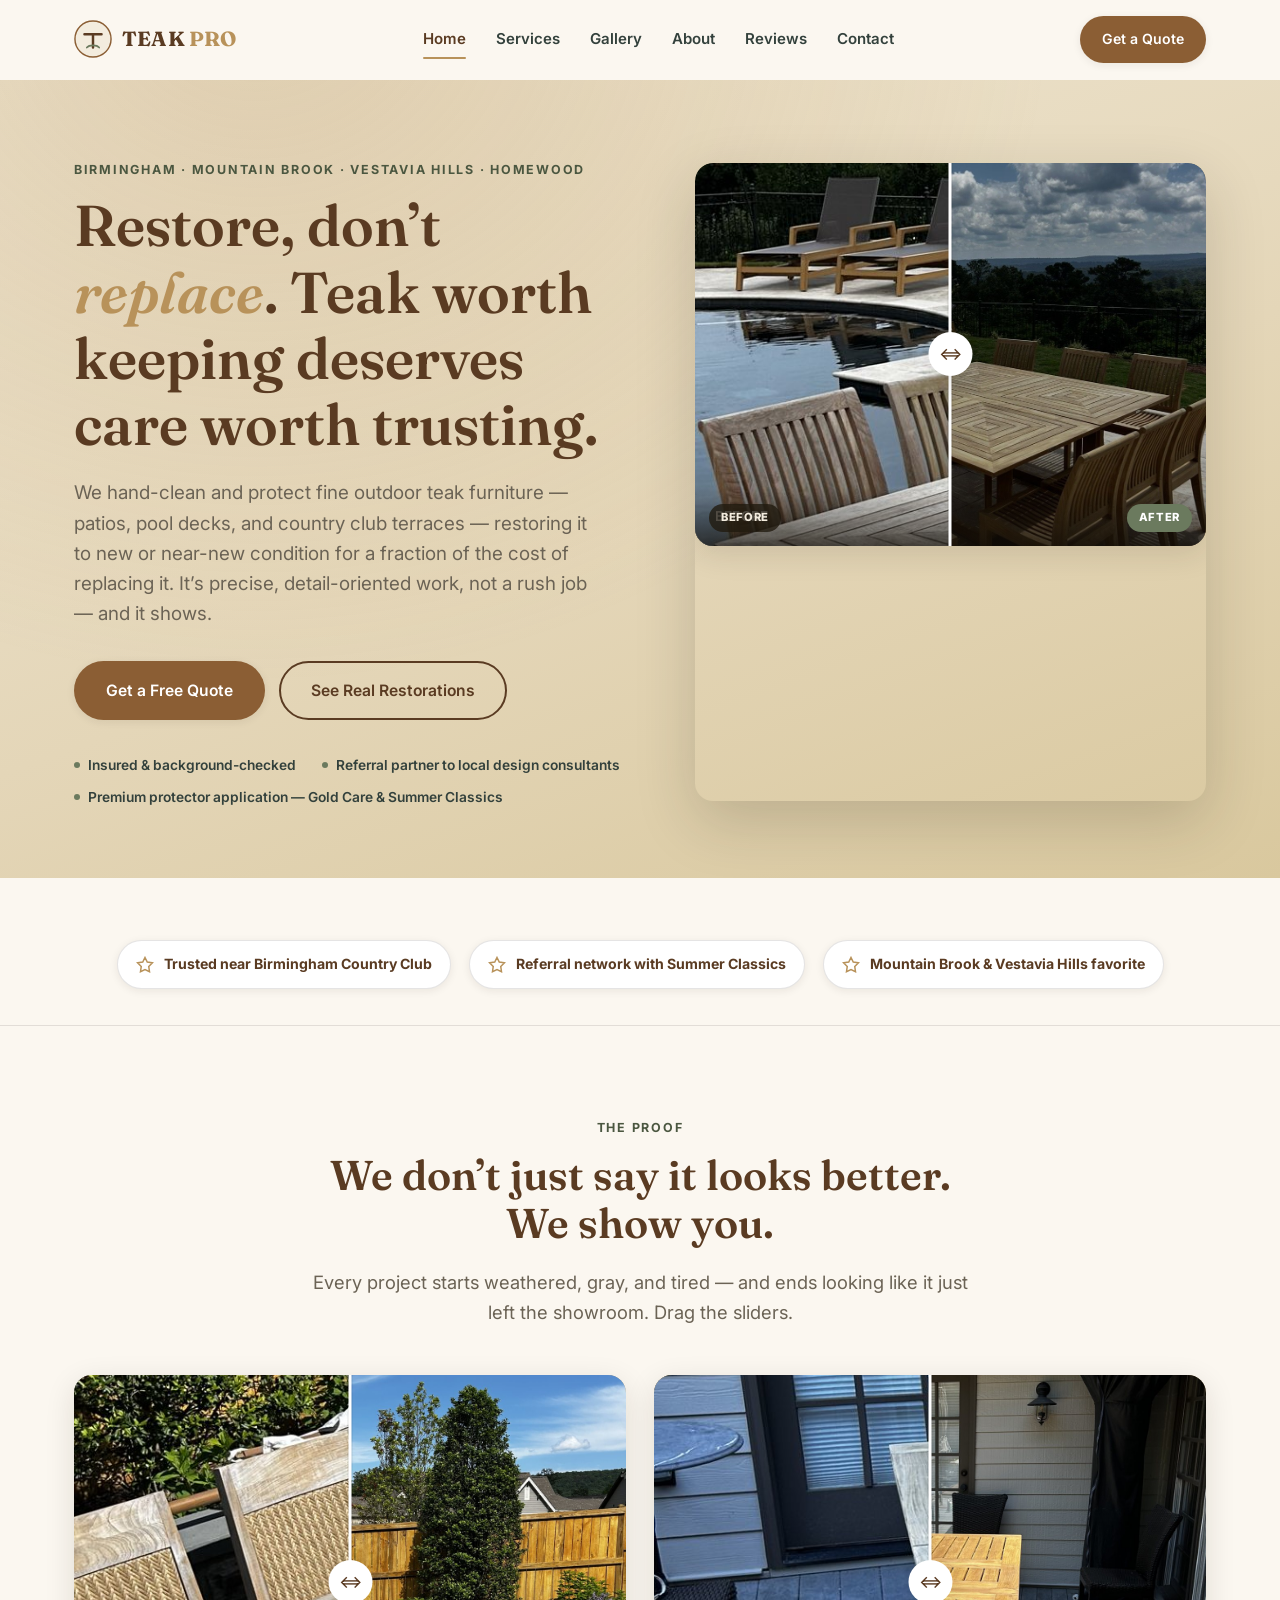
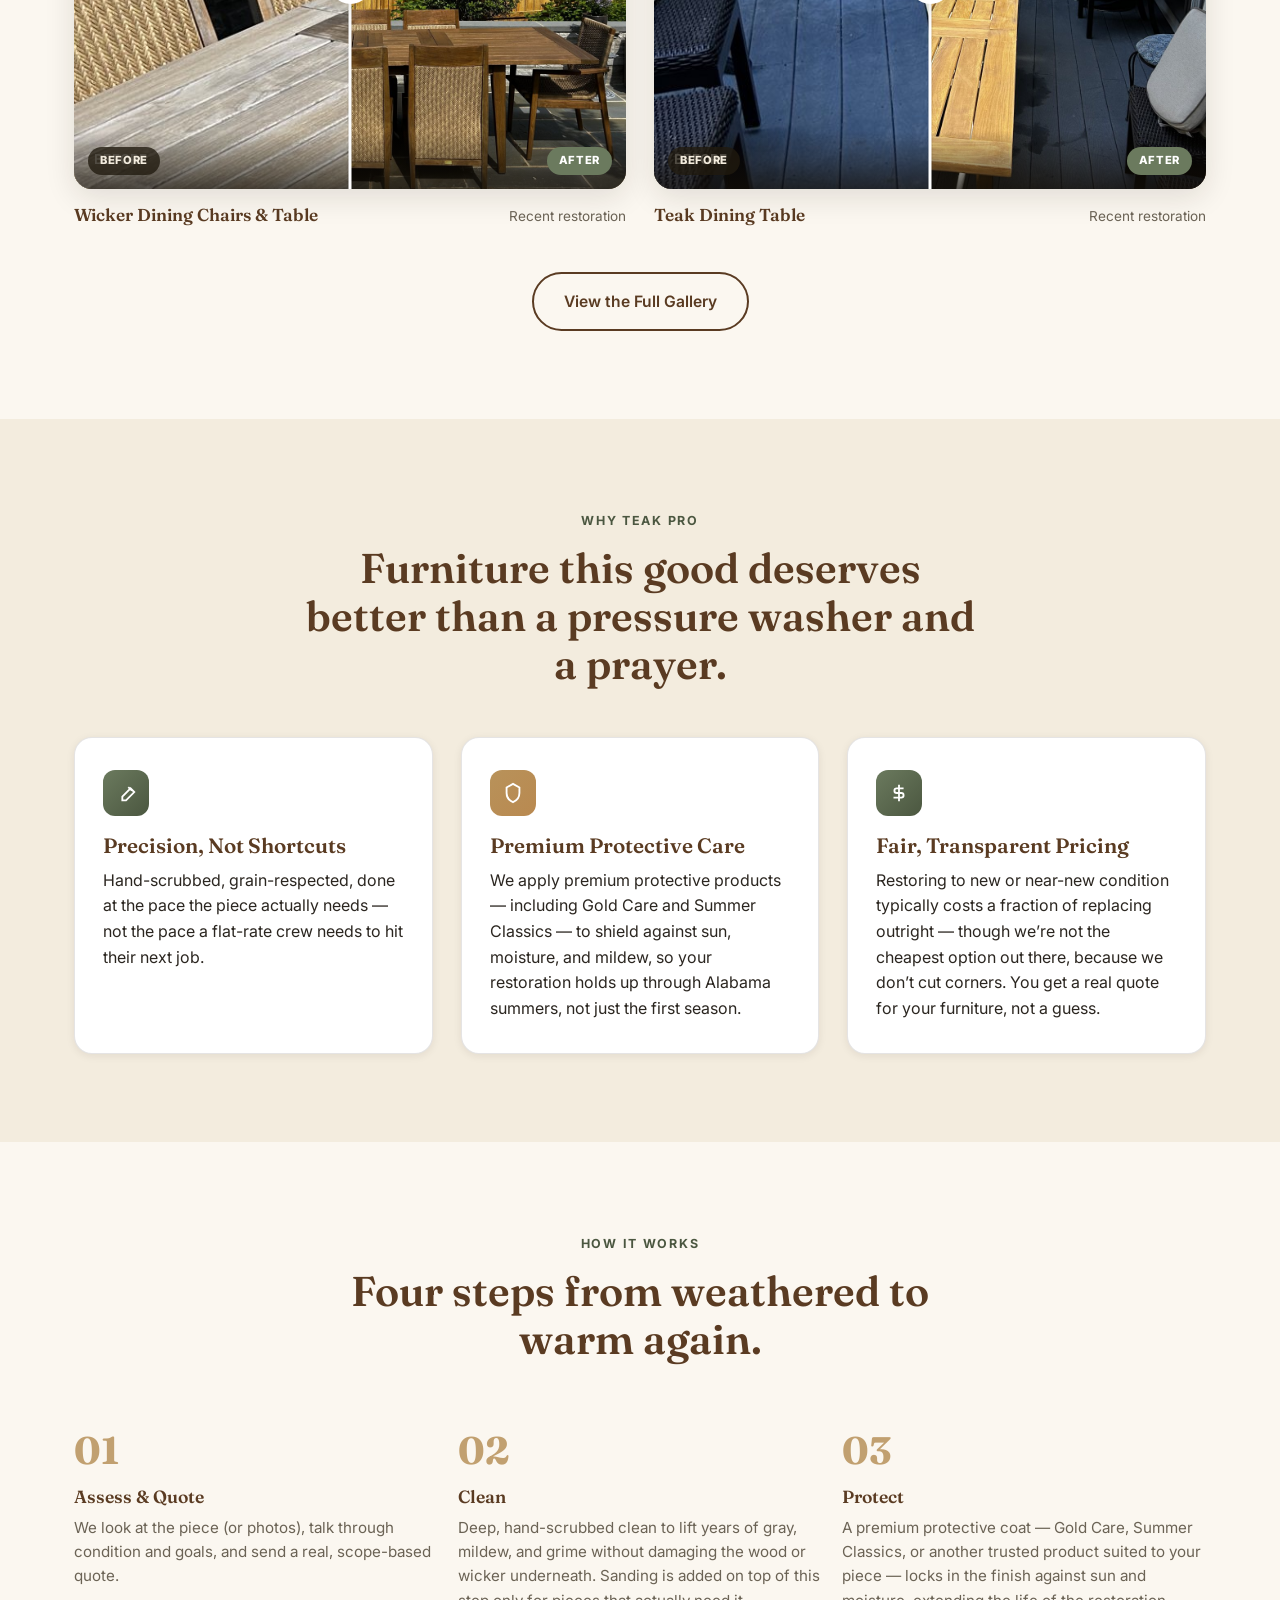
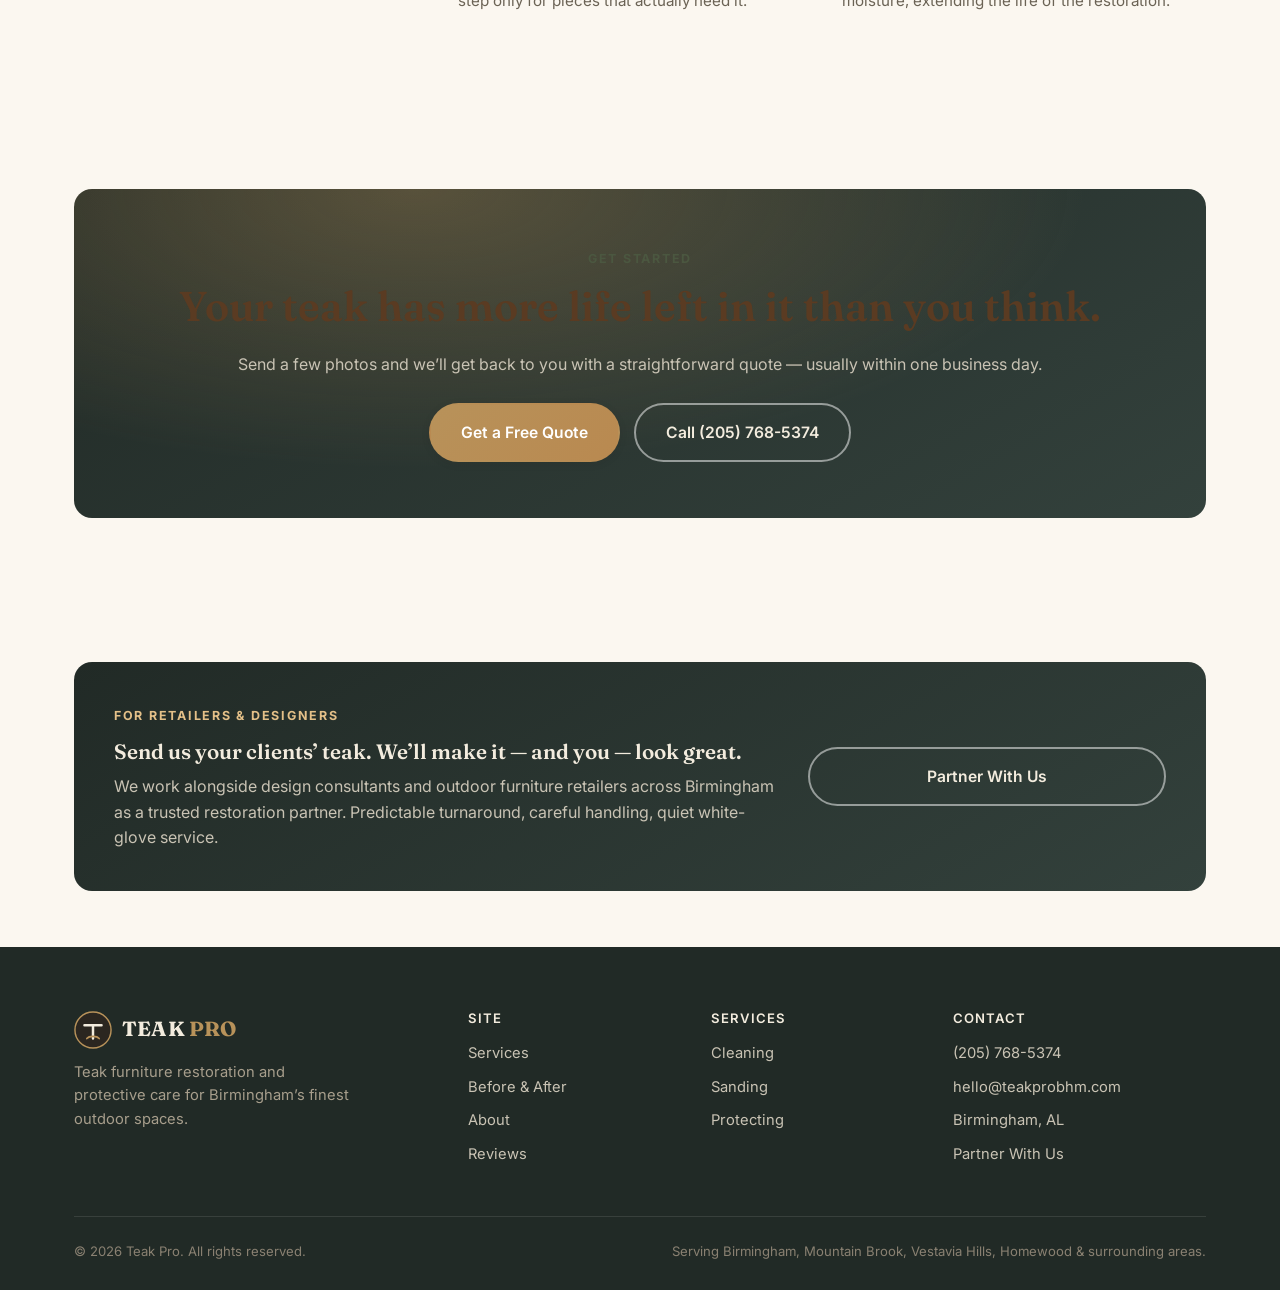
==== index.html @ 422f1025 "Initial commit: Teak Pro marketing site Static HTML/CSS/JS site with home, services, gallery, about," ====
<!DOCTYPE html>
<html lang="en">
<head>
<meta charset="UTF-8">
<meta name="viewport" content="width=device-width, initial-scale=1.0">
<title>Teak Pro | Teak Furniture Restoration in Birmingham, AL</title>
<meta name="description" content="Teak Pro restores and protects high-end outdoor teak furniture in Birmingham, Mountain Brook, Vestavia Hills &amp; Homewood, AL. Detail-oriented hand cleaning and premium protective treatments. Restore, don't replace.">
<link rel="icon" type="image/svg+xml" href="images/favicon.svg">
<link rel="preconnect" href="https://fonts.googleapis.com">
<link rel="preconnect" href="https://fonts.gstatic.com" crossorigin>
<link href="https://fonts.googleapis.com/css2?family=Fraunces:ital,wght@0,500;0,600;0,700;1,500&family=Inter:wght@400;500;600;700;800&display=swap" rel="stylesheet">
<link rel="stylesheet" href="css/style.css">
</head>
<body>

<!-- ============ NAV ============ -->
<header class="nav">
  <div class="nav__inner">
    <a href="index.html" class="brand">
      <svg class="brand__mark" viewBox="0 0 40 40" xmlns="http://www.w3.org/2000/svg">
        <circle cx="20" cy="20" r="19" fill="#F3ECDE" stroke="#8B5E34" stroke-width="1.5"/>
        <path d="M11 15h18M20 15v14" stroke="#5A3B22" stroke-width="2.6" stroke-linecap="round"/>
        <path d="M13.5 29c2.5-3 10.5-3 13 0" stroke="#6B7A5E" stroke-width="1.8" stroke-linecap="round" fill="none"/>
      </svg>
      <span class="brand__name">TEAK <span>PRO</span></span>
    </a>
    <nav class="nav__links" aria-label="Primary">
      <a href="index.html" class="is-active">Home</a>
      <a href="services.html">Services</a>
      <a href="gallery.html">Gallery</a>
      <a href="about.html">About</a>
      <a href="reviews.html">Reviews</a>
      <a href="contact.html">Contact</a>
    </nav>
    <div class="nav__cta">
      <span class="nav__phone">(205) 768-5374</span>
      <a href="contact.html" class="btn btn--primary btn--sm">Get a Quote</a>
      <button class="nav__toggle" aria-label="Toggle menu" aria-expanded="false">
        <span></span><span></span><span></span>
      </button>
    </div>
  </div>
</header>

<!-- ============ HERO ============ -->
<section class="hero">
  <div class="container hero__inner">
    <div class="hero__copy">
      <span class="eyebrow">Birmingham · Mountain Brook · Vestavia Hills · Homewood</span>
      <h1 class="hero__title">Restore, don&rsquo;t <em>replace</em>. Teak worth keeping deserves care worth trusting.</h1>
      <p class="hero__sub">We hand-clean and protect fine outdoor teak furniture &mdash; patios, pool decks, and country club terraces &mdash; restoring it to new or near-new condition for a fraction of the cost of replacing it. It&rsquo;s precise, detail-oriented work, not a rush job &mdash; and it shows.</p>
      <div class="hero__actions">
        <a href="contact.html" class="btn btn--primary">Get a Free Quote</a>
        <a href="gallery.html" class="btn btn--outline">See Real Restorations</a>
      </div>
      <ul class="hero__trust">
        <li>Insured &amp; background-checked</li>
        <li>Referral partner to local design consultants</li>
        <li>Premium protector application &mdash; Gold Care &amp; Summer Classics</li>
      </ul>
    </div>
    <div class="hero__visual">
      <div class="compare" aria-label="Before and after slider: teak dining set restoration">
        <div class="compare__after">
          <div class="photo-slot">
            <img src="images/hero/dining-table-after.jpg" alt="Restored teak dining table, after Teak Pro treatment" loading="eager">
            <span class="photo-slot__badge">AFTER &mdash; Dining Table &amp; Chairs</span>
          </div>
        </div>
        <div class="compare__before">
          <div class="compare__before-inner">
            <div class="photo-slot">
              <img src="images/hero/dining-table-before.jpg" alt="Weathered teak dining table, before Teak Pro treatment" loading="eager">
              <span class="photo-slot__badge">BEFORE</span>
            </div>
          </div>
        </div>
        <div class="compare__handle" role="slider" aria-label="Drag to compare" tabindex="0"></div>
        <span class="compare__label compare__label--before">Before</span>
        <span class="compare__label compare__label--after">After</span>
      </div>
    </div>
  </div>
</section>

<!-- ============ TRUST STRIP ============ -->
<section class="section--tight" style="padding-top:36px;padding-bottom:36px;border-bottom:1px solid var(--line);">
  <div class="container">
    <div class="trust-strip" style="justify-content:center;">
      <span class="trust-pill"><svg viewBox="0 0 24 24" fill="none" stroke="currentColor" stroke-width="2"><path d="M12 2l3 6 7 1-5 5 1 7-6-3-6 3 1-7-5-5 7-1z"/></svg>Trusted near Birmingham Country Club</span>
      <span class="trust-pill"><svg viewBox="0 0 24 24" fill="none" stroke="currentColor" stroke-width="2"><path d="M12 2l3 6 7 1-5 5 1 7-6-3-6 3 1-7-5-5 7-1z"/></svg>Referral network with Summer Classics</span>
      <span class="trust-pill"><svg viewBox="0 0 24 24" fill="none" stroke="currentColor" stroke-width="2"><path d="M12 2l3 6 7 1-5 5 1 7-6-3-6 3 1-7-5-5 7-1z"/></svg>Mountain Brook &amp; Vestavia Hills favorite</span>
    </div>
  </div>
</section>

<!-- ============ PROOF / GALLERY PREVIEW ============ -->
<section class="section" id="proof">
  <div class="container">
    <div class="section-head center mx-auto">
      <span class="eyebrow">The Proof</span>
      <h2>We don&rsquo;t just say it looks better. We show you.</h2>
      <p class="lede">Every project starts weathered, gray, and tired &mdash; and ends looking like it just left the showroom. Drag the sliders.</p>
    </div>

    <div class="grid-2">
      <div>
        <div class="compare" aria-label="Before and after slider: wicker dining chairs">
          <div class="compare__after">
            <div class="photo-slot">
              <img src="images/gallery/wicker-chairs-after.jpg" alt="Restored wicker dining chairs, after Teak Pro treatment" loading="lazy">
              <span class="photo-slot__badge">AFTER &mdash; Wicker Dining Chairs</span>
            </div>
          </div>
          <div class="compare__before">
            <div class="compare__before-inner">
              <div class="photo-slot">
                <img src="images/gallery/wicker-chairs-before.jpg" alt="Weathered wicker dining chairs, before Teak Pro treatment" loading="lazy">
                <span class="photo-slot__badge">BEFORE</span>
              </div>
            </div>
          </div>
          <div class="compare__handle" role="slider" aria-label="Drag to compare" tabindex="0"></div>
          <span class="compare__label compare__label--before">Before</span>
          <span class="compare__label compare__label--after">After</span>
        </div>
        <div class="compare__caption">
          <h3>Wicker Dining Chairs &amp; Table</h3>
          <span>Recent restoration</span>
        </div>
      </div>

      <div>
        <div class="compare" aria-label="Before and after slider: teak dining table">
          <div class="compare__after">
            <div class="photo-slot">
              <img src="images/gallery/dining-table-2-after.jpg" alt="Restored teak dining table, after Teak Pro treatment" loading="lazy">
              <span class="photo-slot__badge">AFTER &mdash; Dining Table</span>
            </div>
          </div>
          <div class="compare__before">
            <div class="compare__before-inner">
              <div class="photo-slot">
                <img src="images/gallery/dining-table-2-before.jpg" alt="Weathered teak dining table, before Teak Pro treatment" loading="lazy">
                <span class="photo-slot__badge">BEFORE</span>
              </div>
            </div>
          </div>
          <div class="compare__handle" role="slider" aria-label="Drag to compare" tabindex="0"></div>
          <span class="compare__label compare__label--before">Before</span>
          <span class="compare__label compare__label--after">After</span>
        </div>
        <div class="compare__caption">
          <h3>Teak Dining Table</h3>
          <span>Recent restoration</span>
        </div>
      </div>
    </div>

    <div class="text-center" style="margin-top:44px;">
      <a href="gallery.html" class="btn btn--outline">View the Full Gallery</a>
    </div>
  </div>
</section>

<!-- ============ VALUE PROPS ============ -->
<section class="section section--alt">
  <div class="container">
    <div class="section-head center mx-auto">
      <span class="eyebrow">Why Teak Pro</span>
      <h2>Furniture this good deserves better than a pressure washer and a prayer.</h2>
    </div>
    <div class="grid-3">
      <div class="card">
        <div class="card__icon"><svg viewBox="0 0 24 24" fill="none" stroke="currentColor" stroke-width="2"><path d="M12 20l9-9-4-4-9 9v4h4zM14.5 5.5l4 4"/></svg></div>
        <h3>Precision, Not Shortcuts</h3>
        <p>Hand-scrubbed, grain-respected, done at the pace the piece actually needs &mdash; not the pace a flat-rate crew needs to hit their next job.</p>
      </div>
      <div class="card card--gold">
        <div class="card__icon"><svg viewBox="0 0 24 24" fill="none" stroke="currentColor" stroke-width="2"><path d="M12 2l7 4v6c0 5-3.5 8.5-7 10-3.5-1.5-7-5-7-10V6l7-4z"/></svg></div>
        <h3>Premium Protective Care</h3>
        <p>We apply premium protective products &mdash; including Gold Care and Summer Classics &mdash; to shield against sun, moisture, and mildew, so your restoration holds up through Alabama summers, not just the first season.</p>
      </div>
      <div class="card">
        <div class="card__icon"><svg viewBox="0 0 24 24" fill="none" stroke="currentColor" stroke-width="2"><path d="M12 3v18M17 7H9.5a2.5 2.5 0 000 5h5a2.5 2.5 0 010 5H6"/></svg></div>
        <h3>Fair, Transparent Pricing</h3>
        <p>Restoring to new or near-new condition typically costs a fraction of replacing outright &mdash; though we&rsquo;re not the cheapest option out there, because we don&rsquo;t cut corners. You get a real quote for your furniture, not a guess.</p>
      </div>
    </div>
  </div>
</section>

<!-- ============ PROCESS ============ -->
<section class="section">
  <div class="container">
    <div class="section-head center mx-auto">
      <span class="eyebrow">How It Works</span>
      <h2>Four steps from weathered to warm again.</h2>
    </div>
    <div class="steps">
      <div class="step">
        <div class="step__num">01</div>
        <h3>Assess &amp; Quote</h3>
        <p>We look at the piece (or photos), talk through condition and goals, and send a real, scope-based quote.</p>
      </div>
      <div class="step">
        <div class="step__num">02</div>
        <h3>Clean</h3>
        <p>Deep, hand-scrubbed clean to lift years of gray, mildew, and grime without damaging the wood or wicker underneath. Sanding is added on top of this step only for pieces that actually need it.</p>
      </div>
      <div class="step">
        <div class="step__num">03</div>
        <h3>Protect</h3>
        <p>A premium protective coat &mdash; Gold Care, Summer Classics, or another trusted product suited to your piece &mdash; locks in the finish against sun and moisture, extending the life of the restoration.</p>
      </div>
    </div>
  </div>
</section>

<!-- ============ CTA BAND ============ -->
<section class="section">
  <div class="container">
    <div class="cta-band">
      <span class="eyebrow">Get Started</span>
      <h2>Your teak has more life left in it than you think.</h2>
      <p>Send a few photos and we&rsquo;ll get back to you with a straightforward quote &mdash; usually within one business day.</p>
      <div class="btn-row">
        <a href="contact.html" class="btn btn--gold">Get a Free Quote</a>
        <a href="tel:+12057685374" class="btn btn--ghost-light">Call (205) 768-5374</a>
      </div>
    </div>
  </div>
</section>

<!-- ============ PARTNER TEASER ============ -->
<section class="section--tight">
  <div class="container">
    <div class="partner-banner">
      <div>
        <span class="eyebrow" style="color:var(--gold-light);">For Retailers &amp; Designers</span>
        <h3>Send us your clients&rsquo; teak. We&rsquo;ll make it &mdash; and you &mdash; look great.</h3>
        <p>We work alongside design consultants and outdoor furniture retailers across Birmingham as a trusted restoration partner. Predictable turnaround, careful handling, quiet white-glove service.</p>
      </div>
      <a href="contact.html#partners" class="btn btn--ghost-light btn--block">Partner With Us</a>
    </div>
  </div>
</section>

<!-- ============ FOOTER ============ -->
<footer class="footer">
  <div class="container">
    <div class="footer__grid">
      <div>
        <a href="index.html" class="brand">
          <svg class="brand__mark" viewBox="0 0 40 40" xmlns="http://www.w3.org/2000/svg">
            <circle cx="20" cy="20" r="19" fill="#2B2620" stroke="#B8925A" stroke-width="1.5"/>
            <path d="M11 15h18M20 15v14" stroke="#F3ECDE" stroke-width="2.6" stroke-linecap="round"/>
            <path d="M13.5 29c2.5-3 10.5-3 13 0" stroke="#B8925A" stroke-width="1.8" stroke-linecap="round" fill="none"/>
          </svg>
          <span class="brand__name">TEAK <span>PRO</span></span>
        </a>
        <p class="footer__tag">Teak furniture restoration and protective care for Birmingham&rsquo;s finest outdoor spaces.</p>
      </div>
      <div>
        <h4>Site</h4>
        <ul>
          <li><a href="services.html">Services</a></li>
          <li><a href="gallery.html">Before &amp; After</a></li>
          <li><a href="about.html">About</a></li>
          <li><a href="reviews.html">Reviews</a></li>
        </ul>
      </div>
      <div>
        <h4>Services</h4>
        <ul>
          <li><a href="services.html#cleaning">Cleaning</a></li>
          <li><a href="services.html#sanding">Sanding</a></li>
          <li><a href="services.html#protecting">Protecting</a></li>
        </ul>
      </div>
      <div>
        <h4>Contact</h4>
        <ul>
          <li><a href="tel:+12057685374">(205) 768-5374</a></li>
          <li><a href="mailto:hello@teakprobhm.com">hello@teakprobhm.com</a></li>
          <li>Birmingham, AL</li>
          <li><a href="contact.html#partners">Partner With Us</a></li>
        </ul>
      </div>
    </div>
    <div class="footer__bottom">
      <span>&copy; <span data-year></span> Teak Pro. All rights reserved.</span>
      <span>Serving Birmingham, Mountain Brook, Vestavia Hills, Homewood &amp; surrounding areas.</span>
    </div>
  </div>
</footer>

<script src="js/main.js"></script>
</body>
</html>
---- css/style.css ----
/* ==========================================================================
   Teak Pro — Design System
   Warm teak/wood tones, muted sage, premium outdoor-living aesthetic.
   ========================================================================== */

:root {
  /* Colors */
  --bg: #FBF7F0;
  --bg-alt: #F3ECDE;
  --bg-deep: #EDE3D0;
  --teak: #8B5E34;
  --teak-dark: #5A3B22;
  --teak-light: #B98950;
  --sage: #6B7A5E;
  --sage-dark: #4B5740;
  --slate: #33413C;
  --slate-deep: #212A26;
  --gold: #B8925A;
  --gold-light: #E4C088;
  --text: #2B2620;
  --text-muted: #6B6355;
  --white: #FFFFFF;
  --cream: #FBF7F0;
  --line: rgba(43, 38, 32, 0.12);

  /* Type */
  --font-head: "Fraunces", Georgia, serif;
  --font-body: "Inter", -apple-system, BlinkMacSystemFont, "Segoe UI", sans-serif;

  /* Spacing / shape */
  --radius: 10px;
  --radius-lg: 18px;
  --shadow-sm: 0 2px 8px rgba(33, 26, 15, 0.08);
  --shadow-md: 0 8px 30px rgba(33, 26, 15, 0.12);
  --shadow-lg: 0 20px 60px rgba(33, 26, 15, 0.18);
  --container: 1180px;
}

/* ---------- Reset ---------- */
*, *::before, *::after { box-sizing: border-box; }
html { scroll-behavior: smooth; }
body {
  margin: 0;
  font-family: var(--font-body);
  color: var(--text);
  background: var(--bg);
  line-height: 1.6;
  -webkit-font-smoothing: antialiased;
}
img { max-width: 100%; display: block; }
a { color: inherit; text-decoration: none; }
ul { list-style: none; margin: 0; padding: 0; }
h1, h2, h3, h4 {
  font-family: var(--font-head);
  color: var(--teak-dark);
  margin: 0 0 0.5em;
  line-height: 1.15;
  font-weight: 600;
}
p { margin: 0 0 1em; }
button { font-family: inherit; cursor: pointer; }
input, textarea, select { font-family: inherit; font-size: 1rem; }

.container {
  max-width: var(--container);
  margin: 0 auto;
  padding: 0 24px;
}
.section { padding: 88px 0; }
.section--tight { padding: 56px 0; }
.section--alt { background: var(--bg-alt); }
.section--deep {
  background: linear-gradient(160deg, var(--slate-deep), var(--slate));
  color: #EDE9DF;
}
.section--deep h2, .section--deep h3 { color: #F3ECDE; }
.section--deep p { color: #C9C3B4; }

.eyebrow {
  display: inline-block;
  font-family: var(--font-body);
  font-size: 0.78rem;
  letter-spacing: 0.14em;
  text-transform: uppercase;
  font-weight: 700;
  color: var(--sage-dark);
  margin-bottom: 14px;
}
.section--deep .eyebrow { color: var(--gold-light); }

.section-head { max-width: 680px; margin: 0 0 48px; }
.section-head.center { margin-left: auto; margin-right: auto; text-align: center; }
h1 { font-size: clamp(2.4rem, 5vw, 3.6rem); }
h2 { font-size: clamp(1.9rem, 3.4vw, 2.6rem); }
h3 { font-size: 1.3rem; }
.lede { font-size: 1.15rem; color: var(--text-muted); }

/* ---------- Buttons ---------- */
.btn {
  display: inline-flex;
  align-items: center;
  gap: 8px;
  padding: 15px 30px;
  border-radius: 999px;
  font-weight: 600;
  font-size: 0.98rem;
  border: 2px solid transparent;
  transition: transform 0.18s ease, box-shadow 0.18s ease, background 0.18s ease, color 0.18s ease;
  white-space: nowrap;
}
.btn:hover { transform: translateY(-2px); }
.btn--primary { background: var(--teak); color: var(--white); box-shadow: var(--shadow-sm); }
.btn--primary:hover { background: var(--teak-dark); box-shadow: var(--shadow-md); }
.btn--gold { background: linear-gradient(135deg, var(--gold), var(--teak-light)); color: var(--white); box-shadow: var(--shadow-sm); }
.btn--gold:hover { box-shadow: var(--shadow-md); }
.btn--outline { border-color: currentColor; color: var(--teak-dark); }
.btn--outline:hover { background: var(--teak-dark); color: var(--white); }
.btn--ghost-light { border-color: rgba(255,255,255,0.5); color: #F3ECDE; }
.btn--ghost-light:hover { background: rgba(255,255,255,0.12); }
.btn--sm { padding: 10px 20px; font-size: 0.88rem; }
.btn--block { width: 100%; justify-content: center; }

/* ---------- Nav ---------- */
.nav {
  position: sticky;
  top: 0;
  z-index: 100;
  background: rgba(251, 247, 240, 0.92);
  backdrop-filter: saturate(160%) blur(10px);
  border-bottom: 1px solid transparent;
  transition: border-color 0.2s ease, box-shadow 0.2s ease;
}
.nav.is-scrolled { border-color: var(--line); box-shadow: 0 4px 20px rgba(33,26,15,0.06); }
.nav__inner {
  display: flex;
  align-items: center;
  justify-content: space-between;
  padding: 16px 24px;
  max-width: var(--container);
  margin: 0 auto;
}
.brand { display: flex; align-items: center; gap: 10px; }
.brand__mark { width: 38px; height: 38px; flex-shrink: 0; }
.brand__name {
  font-family: var(--font-head);
  font-weight: 700;
  font-size: 1.28rem;
  color: var(--teak-dark);
  letter-spacing: 0.01em;
}
.brand__name span { color: var(--gold); }

.nav__links {
  display: flex;
  align-items: center;
  gap: 30px;
}
.nav__links a {
  font-size: 0.94rem;
  font-weight: 600;
  color: var(--slate);
  position: relative;
  padding: 6px 0;
}
.nav__links a.is-active,
.nav__links a:hover { color: var(--teak-dark); }
.nav__links a.is-active::after {
  content: "";
  position: absolute;
  left: 0; right: 0; bottom: -2px;
  height: 2px;
  background: var(--gold);
  border-radius: 2px;
}
.nav__cta { display: flex; align-items: center; gap: 14px; }
.nav__phone { display: none; font-weight: 700; font-size: 0.92rem; color: var(--teak-dark); }

.nav__toggle {
  display: none;
  flex-direction: column;
  gap: 5px;
  background: none;
  border: none;
  padding: 6px;
}
.nav__toggle span { width: 24px; height: 2px; background: var(--teak-dark); border-radius: 2px; }

/* ---------- Hero ---------- */
.hero {
  position: relative;
  overflow: hidden;
  background:
    radial-gradient(ellipse at 20% -10%, rgba(184,146,90,0.28), transparent 55%),
    linear-gradient(160deg, #EFE6D2 0%, #E4D6B8 55%, #D9C89E 100%);
  padding: 76px 0 0;
}
.hero__grain {
  position: absolute;
  inset: 0;
  opacity: 0.5;
  mix-blend-mode: multiply;
  pointer-events: none;
}
.hero__inner {
  position: relative;
  display: grid;
  grid-template-columns: 1.05fr 0.95fr;
  gap: 56px;
  align-items: center;
  padding-bottom: 70px;
}
.hero__copy .eyebrow { color: var(--sage-dark); }
.hero__title { margin-bottom: 20px; }
.hero__title em {
  font-style: italic;
  color: var(--gold);
}
.hero__sub { font-size: 1.18rem; color: var(--text-muted); max-width: 520px; margin-bottom: 32px; }
.hero__actions { display: flex; flex-wrap: wrap; gap: 14px; margin-bottom: 34px; }
.hero__trust { display: flex; flex-wrap: wrap; gap: 10px 26px; font-size: 0.86rem; color: var(--slate); }
.hero__trust li { display: flex; align-items: center; gap: 8px; font-weight: 600; }
.hero__trust li::before {
  content: "";
  width: 6px; height: 6px; border-radius: 50%;
  background: var(--sage);
  flex-shrink: 0;
}

.hero__visual {
  position: relative;
  border-radius: var(--radius-lg);
  overflow: hidden;
  box-shadow: var(--shadow-lg);
  aspect-ratio: 4 / 5;
}

/* Photo placeholder system — swap in real photos by dropping a file at the
   given src; if the file is missing/broken, a styled placeholder with the
   caption shows automatically instead of a broken-image icon. */
.photo-slot {
  position: relative;
  width: 100%;
  height: 100%;
  background: linear-gradient(150deg, #C9B78C, #A9895A);
  display: flex;
  align-items: flex-end;
  color: #fff;
  overflow: hidden;
}
.photo-slot img {
  position: absolute;
  inset: 0;
  width: 100%;
  height: 100%;
  object-fit: cover;
}
.photo-slot.is-empty { align-items: center; justify-content: center; text-align: center; }
.photo-slot__badge {
  position: relative;
  z-index: 2;
  padding: 18px 20px;
  width: 100%;
  background: linear-gradient(to top, rgba(20,15,8,0.72), transparent);
  font-size: 0.85rem;
  font-weight: 600;
  letter-spacing: 0.02em;
}
.photo-slot.is-empty .photo-slot__badge {
  background: none;
  position: static;
  padding: 28px;
}
.photo-slot__icon {
  width: 34px; height: 34px; margin: 0 auto 10px;
  opacity: 0.85;
}
.photo-slot__hint {
  display: block;
  font-size: 0.72rem;
  font-weight: 500;
  opacity: 0.85;
  margin-top: 6px;
  font-family: "SFMono-Regular", Consolas, monospace;
}
.photo-slot--tag {
  position: absolute;
  top: 14px; left: 14px;
  z-index: 2;
  padding: 5px 12px;
  border-radius: 999px;
  font-size: 0.7rem;
  font-weight: 800;
  letter-spacing: 0.06em;
  text-transform: uppercase;
}
.photo-slot--tag.before { background: rgba(33,26,15,0.78); color: #F3ECDE; }
.photo-slot--tag.after { background: var(--sage); color: #fff; }

/* Dashed placeholder card (used where no fixed image frame exists) */
.placeholder-card {
  border: 2px dashed rgba(90, 59, 34, 0.35);
  border-radius: var(--radius-lg);
  background: rgba(255,255,255,0.4);
  display: flex;
  flex-direction: column;
  align-items: center;
  justify-content: center;
  text-align: center;
  color: var(--text-muted);
  padding: 40px 20px;
  min-height: 220px;
}
.placeholder-card strong { color: var(--teak-dark); display: block; margin-bottom: 4px; }

/* ---------- Value props / cards ---------- */
.grid-3 { display: grid; grid-template-columns: repeat(3, 1fr); gap: 28px; }
.grid-4 { display: grid; grid-template-columns: repeat(4, 1fr); gap: 24px; }
.grid-2 { display: grid; grid-template-columns: repeat(2, 1fr); gap: 28px; }

.card {
  background: var(--white);
  border-radius: var(--radius-lg);
  padding: 32px 28px;
  box-shadow: var(--shadow-sm);
  border: 1px solid var(--line);
}
.card__icon {
  width: 46px; height: 46px;
  border-radius: 12px;
  background: linear-gradient(135deg, var(--sage), var(--sage-dark));
  display: flex; align-items: center; justify-content: center;
  color: #fff; margin-bottom: 18px;
}
.card__icon svg { width: 22px; height: 22px; }
.card--gold .card__icon { background: linear-gradient(135deg, var(--gold), var(--teak-light)); }
.card p:last-child { margin-bottom: 0; }

/* ---------- Process steps ---------- */
.steps {
  display: grid;
  grid-template-columns: repeat(3, 1fr);
  gap: 20px;
  counter-reset: step;
}
.step { position: relative; padding-top: 8px; }
.step__num {
  font-family: var(--font-head);
  font-size: 2.4rem;
  color: var(--gold);
  opacity: 0.85;
  margin-bottom: 6px;
  font-weight: 700;
}
.step h3 { margin-bottom: 8px; font-size: 1.1rem; }
.step p { color: var(--text-muted); font-size: 0.95rem; margin: 0; }

/* ---------- Before/After compare slider ---------- */
.compare {
  position: relative;
  border-radius: var(--radius-lg);
  overflow: hidden;
  box-shadow: var(--shadow-md);
  aspect-ratio: 4 / 3;
  user-select: none;
  touch-action: pan-y;
}
.compare__after,
.compare__before {
  position: absolute; inset: 0;
}
.compare__before { overflow: hidden; width: 50%; z-index: 2; }
.compare__before .photo-slot,
.compare__after .photo-slot { width: 100%; height: 100%; }
.compare__before .photo-slot { width: 100vw; max-width: none; }
.compare__before-inner { width: 100%; height: 100%; position: relative; }
.compare__handle {
  position: absolute;
  top: 0; bottom: 0;
  left: 50%;
  width: 3px;
  background: #fff;
  transform: translateX(-50%);
  z-index: 3;
  cursor: ew-resize;
  box-shadow: 0 0 0 1px rgba(0,0,0,0.1);
}
.compare__handle::after {
  content: "⇔";
  position: absolute;
  top: 50%; left: 50%;
  transform: translate(-50%, -50%);
  width: 44px; height: 44px;
  background: #fff;
  border-radius: 50%;
  display: flex; align-items: center; justify-content: center;
  font-size: 1.1rem;
  color: var(--teak-dark);
  box-shadow: var(--shadow-md);
}
.compare__label {
  position: absolute;
  bottom: 14px;
  z-index: 4;
  padding: 5px 12px;
  border-radius: 999px;
  font-size: 0.7rem;
  font-weight: 800;
  letter-spacing: 0.06em;
  text-transform: uppercase;
}
.compare__label--before { left: 14px; background: rgba(33,26,15,0.78); color: #F3ECDE; }
.compare__label--after { right: 14px; background: var(--sage); color: #fff; }
.compare__caption {
  margin-top: 16px;
  display: flex;
  justify-content: space-between;
  align-items: baseline;
  gap: 12px;
  flex-wrap: wrap;
}
.compare__caption h3 { margin: 0; font-size: 1.08rem; }
.compare__caption span { font-size: 0.85rem; color: var(--text-muted); }

/* ---------- Gallery ---------- */
.filter-bar {
  display: flex;
  flex-wrap: wrap;
  gap: 10px;
  margin-bottom: 40px;
}
.filter-bar button {
  padding: 9px 18px;
  border-radius: 999px;
  border: 1px solid var(--line);
  background: var(--white);
  font-weight: 600;
  font-size: 0.88rem;
  color: var(--slate);
  transition: all 0.15s ease;
}
.filter-bar button:hover { border-color: var(--teak); }
.filter-bar button.is-active { background: var(--teak-dark); color: #fff; border-color: var(--teak-dark); }

.gallery-grid {
  display: grid;
  grid-template-columns: repeat(2, 1fr);
  gap: 32px;
}
.gallery-item[hidden] { display: none; }

/* Traditional side-by-side before/after (gallery page) */
.before-after {
  display: grid;
  grid-template-columns: 1fr 1fr;
  gap: 16px;
}
.before-after .photo-slot {
  border-radius: var(--radius-lg);
  overflow: hidden;
  box-shadow: var(--shadow-md);
  aspect-ratio: 4 / 3;
}
.gallery-item__tags {
  margin-top: 10px;
  display: flex;
  gap: 8px;
  flex-wrap: wrap;
}
.gallery-item__tags span {
  font-size: 0.72rem;
  font-weight: 700;
  text-transform: uppercase;
  letter-spacing: 0.04em;
  color: var(--sage-dark);
  background: rgba(107,122,94,0.12);
  padding: 4px 10px;
  border-radius: 999px;
}

.gallery-note {
  margin-top: 56px;
  padding: 26px 28px;
  border-radius: var(--radius-lg);
  background: var(--bg-deep);
  border: 1px solid var(--line);
  font-size: 0.92rem;
  color: var(--text-muted);
}
.gallery-note strong { color: var(--teak-dark); }

/* ---------- Service list ---------- */
.service-block {
  display: grid;
  grid-template-columns: 0.9fr 1.1fr;
  gap: 50px;
  align-items: center;
  padding: 56px 0;
  border-bottom: 1px solid var(--line);
}
.service-block:last-child { border-bottom: none; }
.service-block:nth-child(even) .service-block__visual { order: 2; }
.service-block--text-only { grid-template-columns: 1fr; }
.service-block--text-only .service-block__copy { max-width: 640px; }
.service-block__num {
  font-family: var(--font-head);
  color: var(--gold);
  font-size: 1rem;
  font-weight: 700;
  letter-spacing: 0.1em;
}
.service-block__visual .photo-slot { border-radius: var(--radius-lg); aspect-ratio: 4/3; box-shadow: var(--shadow-md); position: relative; overflow: hidden; }
.service-block ul.check-list { margin-top: 18px; }
.check-list li {
  display: flex;
  gap: 10px;
  align-items: flex-start;
  margin-bottom: 10px;
  font-size: 0.96rem;
  color: var(--text);
}
.check-list li svg { width: 18px; height: 18px; flex-shrink: 0; margin-top: 3px; color: var(--sage); }
.badge-gold {
  display: inline-flex;
  align-items: center;
  gap: 6px;
  background: linear-gradient(135deg, var(--gold), var(--teak-light));
  color: #fff;
  font-size: 0.72rem;
  font-weight: 800;
  letter-spacing: 0.06em;
  text-transform: uppercase;
  padding: 5px 12px;
  border-radius: 999px;
  margin-bottom: 14px;
}

/* ---------- Pricing philosophy ---------- */
.pricing-panel {
  background: var(--white);
  border: 1px solid var(--line);
  border-radius: var(--radius-lg);
  padding: 44px;
  box-shadow: var(--shadow-sm);
}
.pricing-factors {
  display: grid;
  grid-template-columns: repeat(3, 1fr);
  gap: 24px;
  margin-top: 30px;
}
.pricing-factors div { text-align: left; }
.pricing-factors h4 { margin: 0 0 6px; font-size: 1rem; color: var(--teak-dark); font-family: var(--font-head); }
.pricing-factors p { font-size: 0.92rem; color: var(--text-muted); margin: 0; }

.trust-strip {
  display: flex;
  flex-wrap: wrap;
  gap: 18px;
  margin-top: 26px;
}
.trust-pill {
  display: flex;
  align-items: center;
  gap: 10px;
  background: var(--white);
  border: 1px solid var(--line);
  padding: 12px 18px;
  border-radius: 999px;
  font-weight: 700;
  font-size: 0.88rem;
  color: var(--teak-dark);
  box-shadow: var(--shadow-sm);
}
.trust-pill svg { width: 18px; height: 18px; color: var(--gold); }

/* ---------- About ---------- */
.about-hero {
  display: grid;
  grid-template-columns: 0.85fr 1.15fr;
  gap: 56px;
  align-items: center;
}
.about-hero .photo-slot { border-radius: var(--radius-lg); aspect-ratio: 4/5; box-shadow: var(--shadow-lg); }
.pull-quote {
  font-family: var(--font-head);
  font-size: 1.5rem;
  color: var(--teak-dark);
  font-style: italic;
  border-left: 3px solid var(--gold);
  padding-left: 22px;
  margin: 30px 0;
}
.values-grid { display: grid; grid-template-columns: repeat(3, 1fr); gap: 24px; margin-top: 20px; }

/* ---------- Testimonials ---------- */
.testimonial-grid { display: grid; grid-template-columns: repeat(3, 1fr); gap: 24px; }
.testimonial {
  background: var(--white);
  border: 1px solid var(--line);
  border-radius: var(--radius-lg);
  padding: 28px;
  box-shadow: var(--shadow-sm);
  display: flex;
  flex-direction: column;
  height: 100%;
}
.testimonial__stars { color: var(--gold); letter-spacing: 3px; margin-bottom: 12px; font-size: 1rem; }
.testimonial__body { color: var(--text); font-size: 0.98rem; flex: 1; }
.testimonial__meta { display: flex; align-items: center; gap: 10px; margin-top: 18px; padding-top: 16px; border-top: 1px solid var(--line); }
.testimonial__avatar {
  width: 38px; height: 38px; border-radius: 50%;
  background: linear-gradient(135deg, var(--sage), var(--teak));
  color: #fff; display: flex; align-items: center; justify-content: center;
  font-weight: 700; font-size: 0.85rem; flex-shrink: 0;
}
.testimonial__name { font-weight: 700; font-size: 0.9rem; color: var(--teak-dark); }
.testimonial__loc { font-size: 0.78rem; color: var(--text-muted); }
.testimonial--placeholder {
  border: 2px dashed rgba(90,59,34,0.3);
  background: rgba(255,255,255,0.5);
  color: var(--text-muted);
  align-items: center;
  justify-content: center;
  text-align: center;
}
.google-badge {
  display: inline-flex; align-items: center; gap: 10px;
  background: var(--white); border: 1px solid var(--line);
  padding: 12px 20px; border-radius: 999px; box-shadow: var(--shadow-sm);
  font-weight: 700; font-size: 0.92rem; color: var(--slate);
}
.google-badge strong { color: var(--teak-dark); }
.google-badge .stars { color: var(--gold); }

/* ---------- Forms ---------- */
.form-tabs {
  display: inline-flex;
  padding: 5px;
  background: var(--bg-deep);
  border-radius: 999px;
  margin-bottom: 34px;
  gap: 4px;
}
.form-tabs button {
  border: none;
  background: transparent;
  padding: 11px 22px;
  border-radius: 999px;
  font-weight: 700;
  font-size: 0.9rem;
  color: var(--text-muted);
  transition: all 0.15s ease;
}
.form-tabs button.is-active { background: var(--teak-dark); color: #fff; box-shadow: var(--shadow-sm); }

.form-panel[hidden] { display: none; }

.contact-layout {
  display: grid;
  grid-template-columns: 1.2fr 0.8fr;
  gap: 56px;
  align-items: start;
}

.field { margin-bottom: 20px; }
.field label {
  display: block;
  font-weight: 700;
  font-size: 0.88rem;
  color: var(--teak-dark);
  margin-bottom: 7px;
}
.field .hint { font-weight: 400; color: var(--text-muted); font-size: 0.8rem; }
.field input[type="text"],
.field input[type="email"],
.field input[type="tel"],
.field select,
.field textarea {
  width: 100%;
  padding: 13px 16px;
  border-radius: var(--radius);
  border: 1px solid rgba(90,59,34,0.25);
  background: var(--white);
  color: var(--text);
  transition: border-color 0.15s ease, box-shadow 0.15s ease;
}
.field input:focus, .field select:focus, .field textarea:focus {
  outline: none;
  border-color: var(--teak);
  box-shadow: 0 0 0 3px rgba(139,94,52,0.15);
}
.field textarea { resize: vertical; min-height: 110px; }
.field-row { display: grid; grid-template-columns: 1fr 1fr; gap: 16px; }

.file-drop {
  border: 2px dashed rgba(90,59,34,0.3);
  border-radius: var(--radius);
  padding: 26px;
  text-align: center;
  color: var(--text-muted);
  font-size: 0.9rem;
  background: rgba(255,255,255,0.5);
  cursor: pointer;
  transition: border-color 0.15s ease, background 0.15s ease;
}
.file-drop:hover { border-color: var(--teak); background: rgba(255,255,255,0.85); }
.file-drop input { display: none; }
.file-drop strong { color: var(--teak-dark); }
.file-drop__list { margin-top: 10px; font-size: 0.82rem; color: var(--sage-dark); font-weight: 600; }

.form-note {
  font-size: 0.82rem;
  color: var(--text-muted);
  margin-top: 14px;
}

.contact-side .card { margin-bottom: 20px; }
.contact-info li { display: flex; gap: 12px; align-items: flex-start; margin-bottom: 16px; }
.contact-info li svg { width: 20px; height: 20px; color: var(--sage); flex-shrink: 0; margin-top: 2px; }
.contact-info strong { display: block; color: var(--teak-dark); font-size: 0.92rem; }
.contact-info span { font-size: 0.9rem; color: var(--text-muted); }

.partner-banner {
  border-radius: var(--radius-lg);
  padding: 40px;
  background: linear-gradient(150deg, var(--slate-deep), var(--slate));
  color: #EDE9DF;
  display: grid;
  grid-template-columns: 1.3fr 0.7fr;
  gap: 30px;
  align-items: center;
}
.partner-banner h3 { color: #F3ECDE; margin-bottom: 10px; }
.partner-banner p { color: #C9C3B4; margin-bottom: 0; }

/* ---------- Footer ---------- */
.footer {
  background: var(--slate-deep);
  color: #C9C3B4;
  padding: 64px 0 28px;
}
.footer__grid {
  display: grid;
  grid-template-columns: 1.4fr 0.8fr 0.8fr 1fr;
  gap: 40px;
  padding-bottom: 40px;
  border-bottom: 1px solid rgba(255,255,255,0.1);
}
.footer .brand__name { color: #F3ECDE; }
.footer__tag { margin-top: 12px; font-size: 0.92rem; color: #A79E8C; max-width: 280px; }
.footer h4 { color: #F3ECDE; font-family: var(--font-body); font-size: 0.82rem; letter-spacing: 0.08em; text-transform: uppercase; margin-bottom: 16px; }
.footer ul li { margin-bottom: 10px; font-size: 0.92rem; }
.footer ul li a:hover { color: #fff; }
.footer__bottom {
  padding-top: 24px;
  display: flex;
  justify-content: space-between;
  flex-wrap: wrap;
  gap: 10px;
  font-size: 0.82rem;
  color: #8A8172;
}

/* ---------- CTA band ---------- */
.cta-band {
  border-radius: var(--radius-lg);
  padding: 56px;
  text-align: center;
  background:
    radial-gradient(ellipse at 30% 0%, rgba(184,146,90,0.35), transparent 60%),
    linear-gradient(150deg, var(--slate-deep), var(--slate));
  color: #F3ECDE;
}
.cta-band .btn-row { display: flex; justify-content: center; gap: 14px; flex-wrap: wrap; margin-top: 26px; }
.cta-band p { color: #C9C3B4; }

/* ---------- Utilities ---------- */
.mt-0 { margin-top: 0; }
.text-center { text-align: center; }
.mx-auto { margin-left: auto; margin-right: auto; }

/* ---------- Responsive ---------- */
@media (max-width: 980px) {
  .hero__inner { grid-template-columns: 1fr; padding-top: 20px; }
  .hero__visual { order: -1; aspect-ratio: 16/10; }
  .grid-3, .grid-4, .grid-2, .about-hero, .service-block,
  .contact-layout, .testimonial-grid, .values-grid, .pricing-factors,
  .partner-banner, .footer__grid, .steps {
    grid-template-columns: 1fr !important;
  }
  .service-block:nth-child(even) .service-block__visual { order: 0; }
  .gallery-grid { grid-template-columns: 1fr; }
  .nav__links, .nav__phone { display: none; }
  .nav__toggle { display: flex; }
  .nav.is-open .nav__links {
    display: flex;
    position: absolute;
    top: 100%; left: 0; right: 0;
    background: var(--bg);
    flex-direction: column;
    padding: 20px 24px 26px;
    gap: 18px;
    border-bottom: 1px solid var(--line);
    box-shadow: var(--shadow-md);
  }
  .field-row { grid-template-columns: 1fr; }
}

@media (max-width: 640px) {
  .section { padding: 60px 0; }
  h1 { font-size: 2.2rem; }
  .btn { padding: 13px 24px; font-size: 0.92rem; }
  .hero__actions { flex-direction: column; align-items: stretch; }
  .hero__actions .btn { justify-content: center; }
}
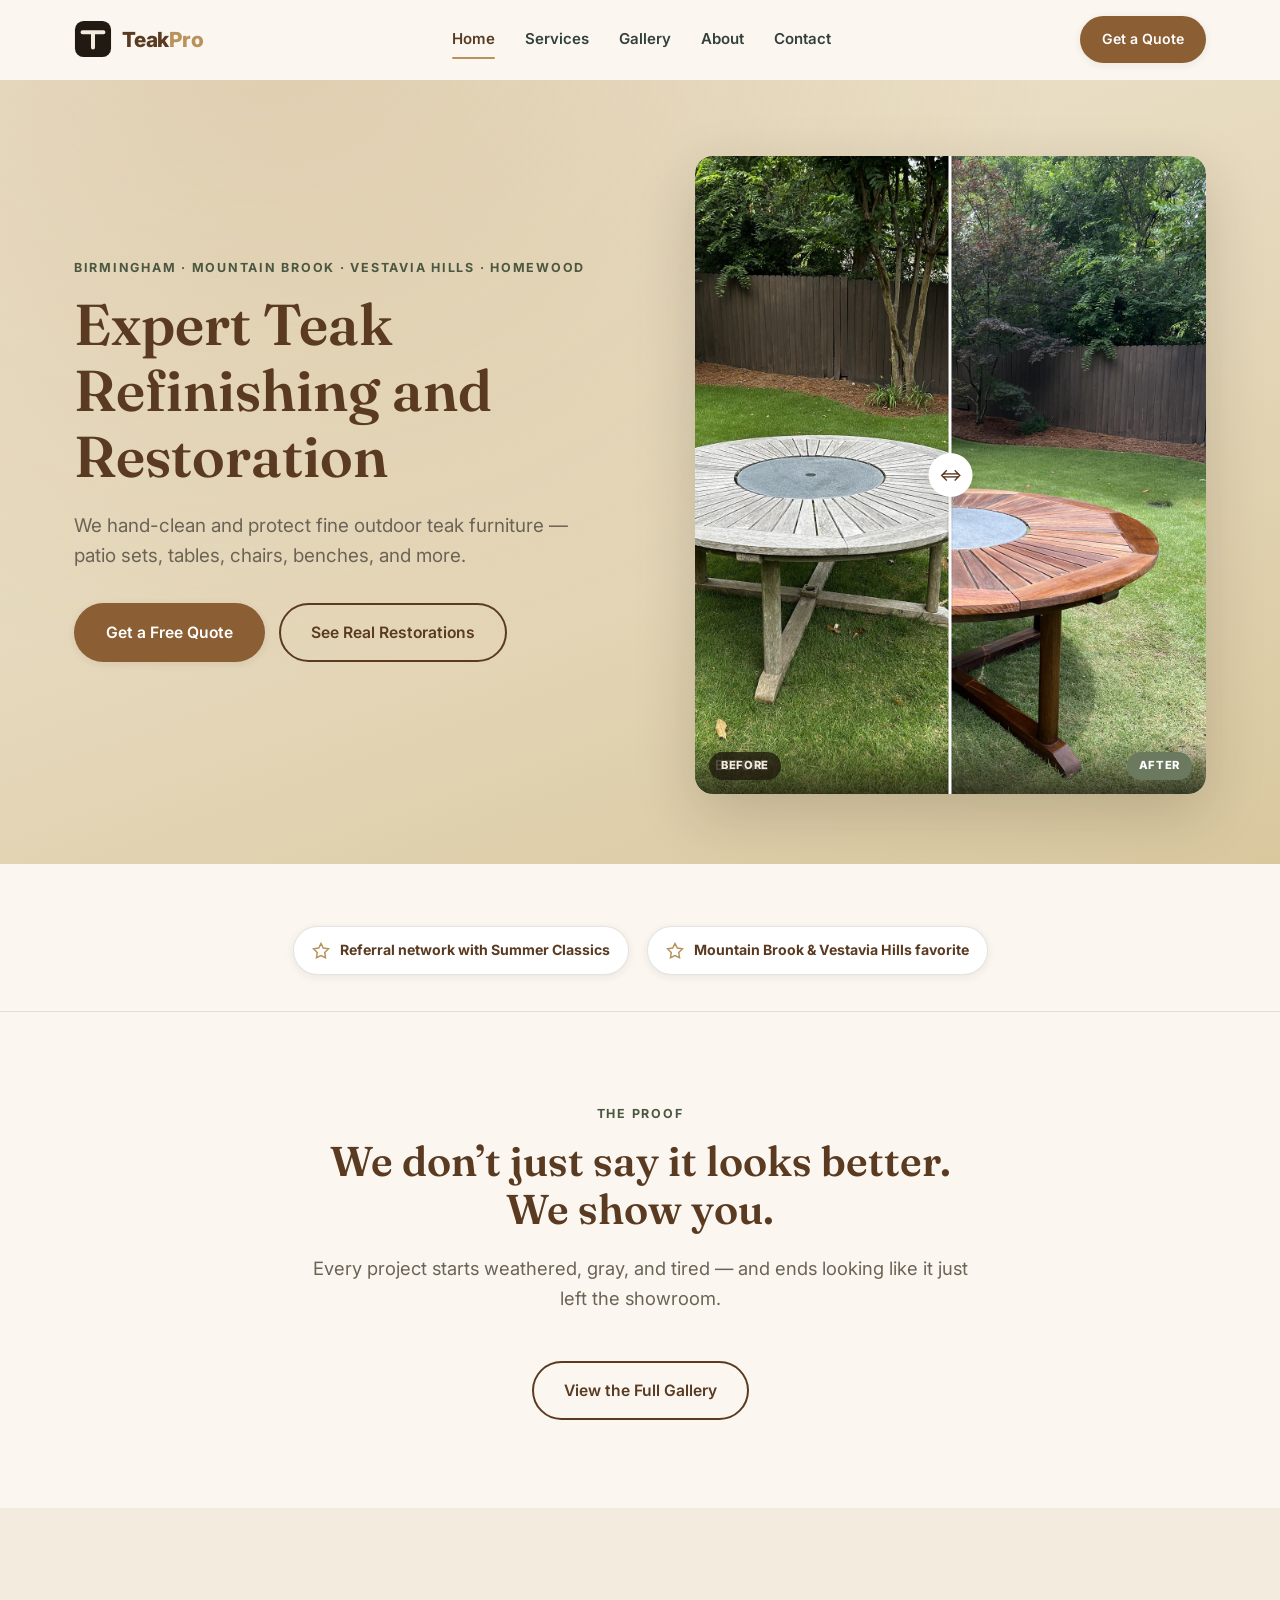
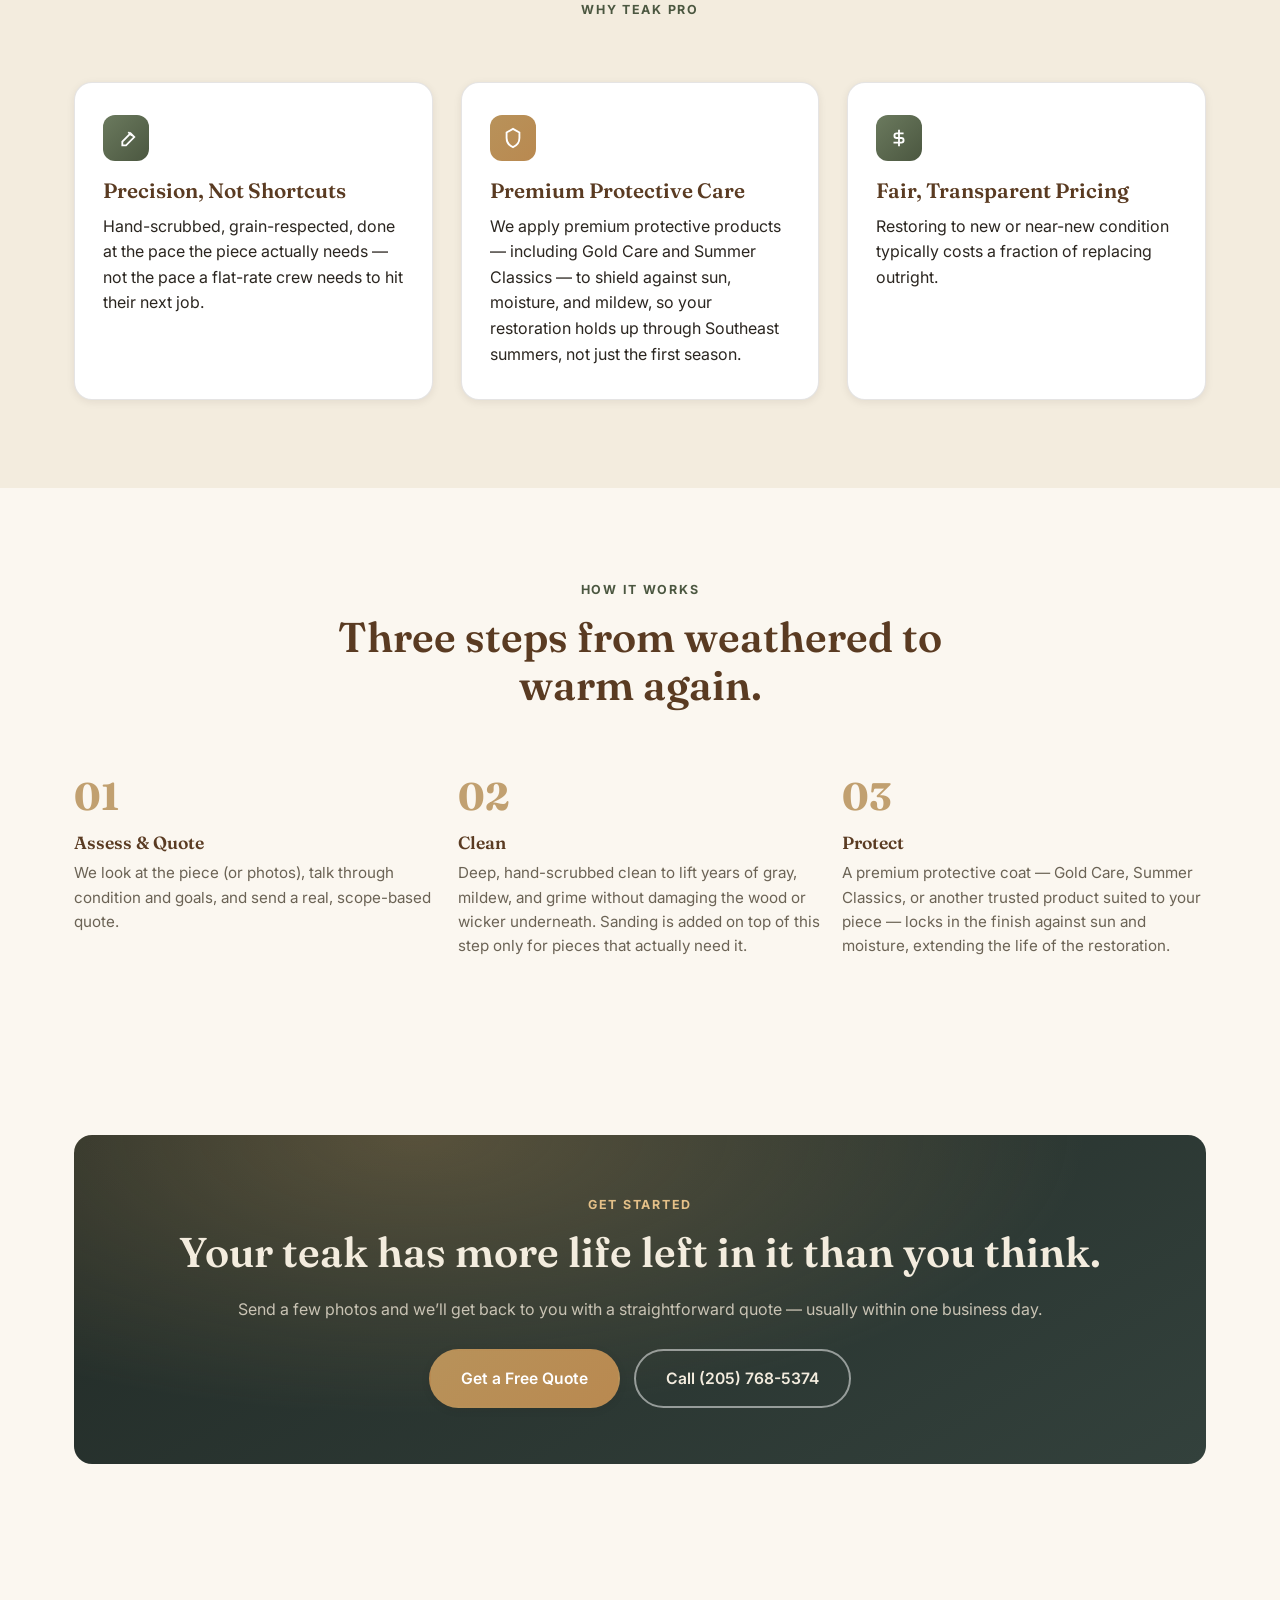
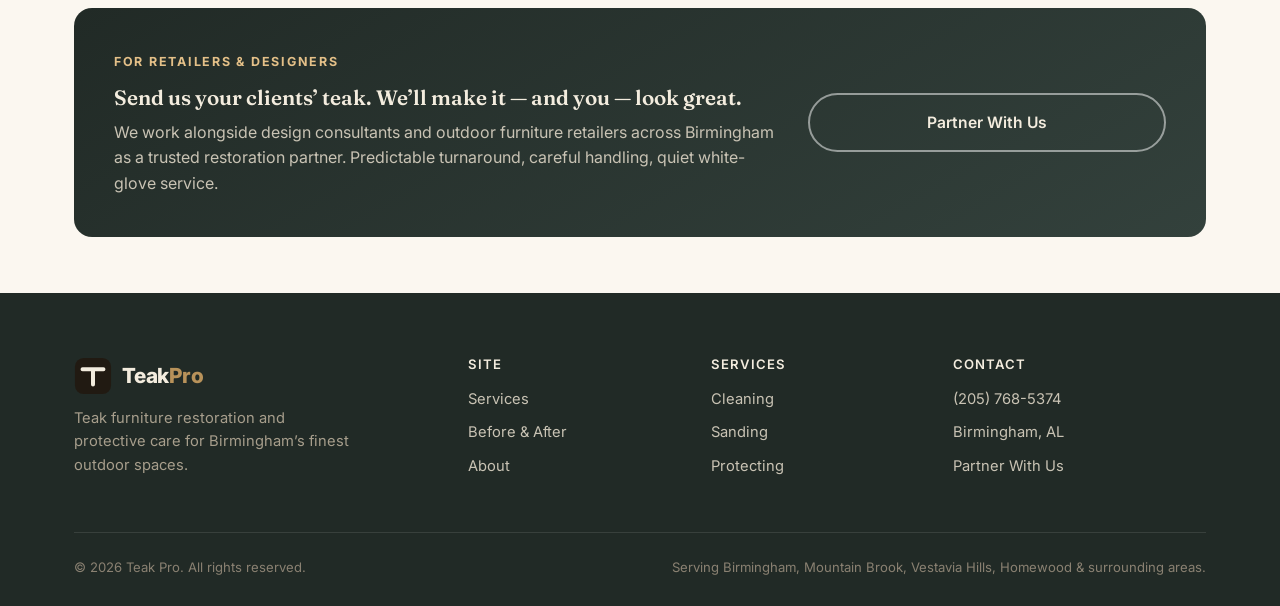
==== commit 5091e49d: "Rebrand, gallery refresh, and site-wide copy trims Removes the Reviews page, redesigns the logo/favi" ====
--- a/index.html
+++ b/index.html
@@ -18,18 +18,16 @@
   <div class="nav__inner">
     <a href="index.html" class="brand">
       <svg class="brand__mark" viewBox="0 0 40 40" xmlns="http://www.w3.org/2000/svg">
-        <circle cx="20" cy="20" r="19" fill="#F3ECDE" stroke="#8B5E34" stroke-width="1.5"/>
-        <path d="M11 15h18M20 15v14" stroke="#5A3B22" stroke-width="2.6" stroke-linecap="round"/>
-        <path d="M13.5 29c2.5-3 10.5-3 13 0" stroke="#6B7A5E" stroke-width="1.8" stroke-linecap="round" fill="none"/>
+        <rect x="1" y="1" width="38" height="38" rx="9" fill="#211A12"/>
+        <path d="M9 13h22M20 13v16" stroke="#F3ECDE" stroke-width="4.2" stroke-linecap="round"/>
       </svg>
-      <span class="brand__name">TEAK <span>PRO</span></span>
+      <span class="brand__name">Teak<span>Pro</span></span>
     </a>
     <nav class="nav__links" aria-label="Primary">
       <a href="index.html" class="is-active">Home</a>
       <a href="services.html">Services</a>
       <a href="gallery.html">Gallery</a>
       <a href="about.html">About</a>
-      <a href="reviews.html">Reviews</a>
       <a href="contact.html">Contact</a>
     </nav>
     <div class="nav__cta">
@@ -47,30 +45,25 @@
   <div class="container hero__inner">
     <div class="hero__copy">
       <span class="eyebrow">Birmingham · Mountain Brook · Vestavia Hills · Homewood</span>
-      <h1 class="hero__title">Restore, don&rsquo;t <em>replace</em>. Teak worth keeping deserves care worth trusting.</h1>
-      <p class="hero__sub">We hand-clean and protect fine outdoor teak furniture &mdash; patios, pool decks, and country club terraces &mdash; restoring it to new or near-new condition for a fraction of the cost of replacing it. It&rsquo;s precise, detail-oriented work, not a rush job &mdash; and it shows.</p>
+      <h1 class="hero__title">Expert Teak Refinishing and Restoration</h1>
+      <p class="hero__sub">We hand-clean and protect fine outdoor teak furniture &mdash; patio sets, tables, chairs, benches, and more.</p>
       <div class="hero__actions">
         <a href="contact.html" class="btn btn--primary">Get a Free Quote</a>
         <a href="gallery.html" class="btn btn--outline">See Real Restorations</a>
       </div>
-      <ul class="hero__trust">
-        <li>Insured &amp; background-checked</li>
-        <li>Referral partner to local design consultants</li>
-        <li>Premium protector application &mdash; Gold Care &amp; Summer Classics</li>
-      </ul>
     </div>
     <div class="hero__visual">
-      <div class="compare" aria-label="Before and after slider: teak dining set restoration">
+      <div class="compare" aria-label="Before and after slider: teak lazy susan table restoration">
         <div class="compare__after">
           <div class="photo-slot">
-            <img src="images/hero/dining-table-after.jpg" alt="Restored teak dining table, after Teak Pro treatment" loading="eager">
-            <span class="photo-slot__badge">AFTER &mdash; Dining Table &amp; Chairs</span>
+            <img src="images/hero/lazy-susan-after.jpg" alt="Restored teak table with stone lazy susan, after Teak Pro treatment" loading="eager">
+            <span class="photo-slot__badge">AFTER &mdash; Lazy Susan Table</span>
           </div>
         </div>
         <div class="compare__before">
           <div class="compare__before-inner">
             <div class="photo-slot">
-              <img src="images/hero/dining-table-before.jpg" alt="Weathered teak dining table, before Teak Pro treatment" loading="eager">
+              <img src="images/hero/lazy-susan-before.jpg" alt="Weathered teak table with stone lazy susan, before Teak Pro treatment" loading="eager">
               <span class="photo-slot__badge">BEFORE</span>
             </div>
           </div>
@@ -87,7 +80,6 @@
 <section class="section--tight" style="padding-top:36px;padding-bottom:36px;border-bottom:1px solid var(--line);">
   <div class="container">
     <div class="trust-strip" style="justify-content:center;">
-      <span class="trust-pill"><svg viewBox="0 0 24 24" fill="none" stroke="currentColor" stroke-width="2"><path d="M12 2l3 6 7 1-5 5 1 7-6-3-6 3 1-7-5-5 7-1z"/></svg>Trusted near Birmingham Country Club</span>
       <span class="trust-pill"><svg viewBox="0 0 24 24" fill="none" stroke="currentColor" stroke-width="2"><path d="M12 2l3 6 7 1-5 5 1 7-6-3-6 3 1-7-5-5 7-1z"/></svg>Referral network with Summer Classics</span>
       <span class="trust-pill"><svg viewBox="0 0 24 24" fill="none" stroke="currentColor" stroke-width="2"><path d="M12 2l3 6 7 1-5 5 1 7-6-3-6 3 1-7-5-5 7-1z"/></svg>Mountain Brook &amp; Vestavia Hills favorite</span>
     </div>
@@ -100,61 +92,7 @@
     <div class="section-head center mx-auto">
       <span class="eyebrow">The Proof</span>
       <h2>We don&rsquo;t just say it looks better. We show you.</h2>
-      <p class="lede">Every project starts weathered, gray, and tired &mdash; and ends looking like it just left the showroom. Drag the sliders.</p>
-    </div>
-
-    <div class="grid-2">
-      <div>
-        <div class="compare" aria-label="Before and after slider: wicker dining chairs">
-          <div class="compare__after">
-            <div class="photo-slot">
-              <img src="images/gallery/wicker-chairs-after.jpg" alt="Restored wicker dining chairs, after Teak Pro treatment" loading="lazy">
-              <span class="photo-slot__badge">AFTER &mdash; Wicker Dining Chairs</span>
-            </div>
-          </div>
-          <div class="compare__before">
-            <div class="compare__before-inner">
-              <div class="photo-slot">
-                <img src="images/gallery/wicker-chairs-before.jpg" alt="Weathered wicker dining chairs, before Teak Pro treatment" loading="lazy">
-                <span class="photo-slot__badge">BEFORE</span>
-              </div>
-            </div>
-          </div>
-          <div class="compare__handle" role="slider" aria-label="Drag to compare" tabindex="0"></div>
-          <span class="compare__label compare__label--before">Before</span>
-          <span class="compare__label compare__label--after">After</span>
-        </div>
-        <div class="compare__caption">
-          <h3>Wicker Dining Chairs &amp; Table</h3>
-          <span>Recent restoration</span>
-        </div>
-      </div>
-
-      <div>
-        <div class="compare" aria-label="Before and after slider: teak dining table">
-          <div class="compare__after">
-            <div class="photo-slot">
-              <img src="images/gallery/dining-table-2-after.jpg" alt="Restored teak dining table, after Teak Pro treatment" loading="lazy">
-              <span class="photo-slot__badge">AFTER &mdash; Dining Table</span>
-            </div>
-          </div>
-          <div class="compare__before">
-            <div class="compare__before-inner">
-              <div class="photo-slot">
-                <img src="images/gallery/dining-table-2-before.jpg" alt="Weathered teak dining table, before Teak Pro treatment" loading="lazy">
-                <span class="photo-slot__badge">BEFORE</span>
-              </div>
-            </div>
-          </div>
-          <div class="compare__handle" role="slider" aria-label="Drag to compare" tabindex="0"></div>
-          <span class="compare__label compare__label--before">Before</span>
-          <span class="compare__label compare__label--after">After</span>
-        </div>
-        <div class="compare__caption">
-          <h3>Teak Dining Table</h3>
-          <span>Recent restoration</span>
-        </div>
-      </div>
+      <p class="lede">Every project starts weathered, gray, and tired &mdash; and ends looking like it just left the showroom.</p>
     </div>
 
     <div class="text-center" style="margin-top:44px;">
@@ -168,7 +106,6 @@
   <div class="container">
     <div class="section-head center mx-auto">
       <span class="eyebrow">Why Teak Pro</span>
-      <h2>Furniture this good deserves better than a pressure washer and a prayer.</h2>
     </div>
     <div class="grid-3">
       <div class="card">
@@ -179,12 +116,12 @@
       <div class="card card--gold">
         <div class="card__icon"><svg viewBox="0 0 24 24" fill="none" stroke="currentColor" stroke-width="2"><path d="M12 2l7 4v6c0 5-3.5 8.5-7 10-3.5-1.5-7-5-7-10V6l7-4z"/></svg></div>
         <h3>Premium Protective Care</h3>
-        <p>We apply premium protective products &mdash; including Gold Care and Summer Classics &mdash; to shield against sun, moisture, and mildew, so your restoration holds up through Alabama summers, not just the first season.</p>
+        <p>We apply premium protective products &mdash; including Gold Care and Summer Classics &mdash; to shield against sun, moisture, and mildew, so your restoration holds up through Southeast summers, not just the first season.</p>
       </div>
       <div class="card">
         <div class="card__icon"><svg viewBox="0 0 24 24" fill="none" stroke="currentColor" stroke-width="2"><path d="M12 3v18M17 7H9.5a2.5 2.5 0 000 5h5a2.5 2.5 0 010 5H6"/></svg></div>
         <h3>Fair, Transparent Pricing</h3>
-        <p>Restoring to new or near-new condition typically costs a fraction of replacing outright &mdash; though we&rsquo;re not the cheapest option out there, because we don&rsquo;t cut corners. You get a real quote for your furniture, not a guess.</p>
+        <p>Restoring to new or near-new condition typically costs a fraction of replacing outright.</p>
       </div>
     </div>
   </div>
@@ -195,7 +132,7 @@
   <div class="container">
     <div class="section-head center mx-auto">
       <span class="eyebrow">How It Works</span>
-      <h2>Four steps from weathered to warm again.</h2>
+      <h2>Three steps from weathered to warm again.</h2>
     </div>
     <div class="steps">
       <div class="step">
@@ -253,11 +190,10 @@
       <div>
         <a href="index.html" class="brand">
           <svg class="brand__mark" viewBox="0 0 40 40" xmlns="http://www.w3.org/2000/svg">
-            <circle cx="20" cy="20" r="19" fill="#2B2620" stroke="#B8925A" stroke-width="1.5"/>
-            <path d="M11 15h18M20 15v14" stroke="#F3ECDE" stroke-width="2.6" stroke-linecap="round"/>
-            <path d="M13.5 29c2.5-3 10.5-3 13 0" stroke="#B8925A" stroke-width="1.8" stroke-linecap="round" fill="none"/>
+            <rect x="1" y="1" width="38" height="38" rx="9" fill="#211A12"/>
+            <path d="M9 13h22M20 13v16" stroke="#F3ECDE" stroke-width="4.2" stroke-linecap="round"/>
           </svg>
-          <span class="brand__name">TEAK <span>PRO</span></span>
+          <span class="brand__name">Teak<span>Pro</span></span>
         </a>
         <p class="footer__tag">Teak furniture restoration and protective care for Birmingham&rsquo;s finest outdoor spaces.</p>
       </div>
@@ -267,7 +203,6 @@
           <li><a href="services.html">Services</a></li>
           <li><a href="gallery.html">Before &amp; After</a></li>
           <li><a href="about.html">About</a></li>
-          <li><a href="reviews.html">Reviews</a></li>
         </ul>
       </div>
       <div>
@@ -282,7 +217,6 @@
         <h4>Contact</h4>
         <ul>
           <li><a href="tel:+12057685374">(205) 768-5374</a></li>
-          <li><a href="mailto:hello@teakprobhm.com">hello@teakprobhm.com</a></li>
           <li>Birmingham, AL</li>
           <li><a href="contact.html#partners">Partner With Us</a></li>
         </ul>
--- a/css/style.css
+++ b/css/style.css
@@ -46,6 +46,7 @@
   background: var(--bg);
   line-height: 1.6;
   -webkit-font-smoothing: antialiased;
+  overflow-x: hidden;
 }
 img { max-width: 100%; display: block; }
 a { color: inherit; text-decoration: none; }
@@ -142,11 +143,11 @@
 .brand { display: flex; align-items: center; gap: 10px; }
 .brand__mark { width: 38px; height: 38px; flex-shrink: 0; }
 .brand__name {
-  font-family: var(--font-head);
-  font-weight: 700;
-  font-size: 1.28rem;
+  font-family: var(--font-body);
+  font-weight: 800;
+  font-size: 1.3rem;
   color: var(--teak-dark);
-  letter-spacing: 0.01em;
+  letter-spacing: -0.01em;
 }
 .brand__name span { color: var(--gold); }
 
@@ -233,6 +234,7 @@
   box-shadow: var(--shadow-lg);
   aspect-ratio: 4 / 5;
 }
+.hero__visual .compare { aspect-ratio: auto; height: 100%; }
 
 /* Photo placeholder system — swap in real photos by dropping a file at the
    given src; if the file is missing/broken, a styled placeholder with the
@@ -371,7 +373,6 @@
 .compare__before { overflow: hidden; width: 50%; z-index: 2; }
 .compare__before .photo-slot,
 .compare__after .photo-slot { width: 100%; height: 100%; }
-.compare__before .photo-slot { width: 100vw; max-width: none; }
 .compare__before-inner { width: 100%; height: 100%; position: relative; }
 .compare__handle {
   position: absolute;
@@ -773,6 +774,23 @@
 }
 .cta-band .btn-row { display: flex; justify-content: center; gap: 14px; flex-wrap: wrap; margin-top: 26px; }
 .cta-band p { color: #C9C3B4; }
+.cta-band .eyebrow { color: var(--gold-light); }
+.cta-band h2, .cta-band h3 { color: #F3ECDE; }
+
+/* ---------- Big phone (Contact page) ---------- */
+.big-phone {
+  display: block;
+  font-family: var(--font-head);
+  font-weight: 700;
+  color: var(--teak-dark);
+  font-size: clamp(1.3rem, 7vw, 5rem);
+  text-align: center;
+  letter-spacing: 0.01em;
+  white-space: normal;
+  overflow-wrap: break-word;
+  word-break: break-word;
+}
+.big-phone:hover { color: var(--gold); }
 
 /* ---------- Utilities ---------- */
 .mt-0 { margin-top: 0; }
@@ -813,3 +831,13 @@
   .hero__actions { flex-direction: column; align-items: stretch; }
   .hero__actions .btn { justify-content: center; }
 }
+
+@media (max-width: 600px) {
+  .nav__inner { padding: 14px 16px; }
+  .brand__mark { width: 32px; height: 32px; }
+  .brand__name { font-size: 1.05rem; }
+}
+
+@media (max-width: 460px) {
+  .nav__cta .btn--sm { display: none; }
+}
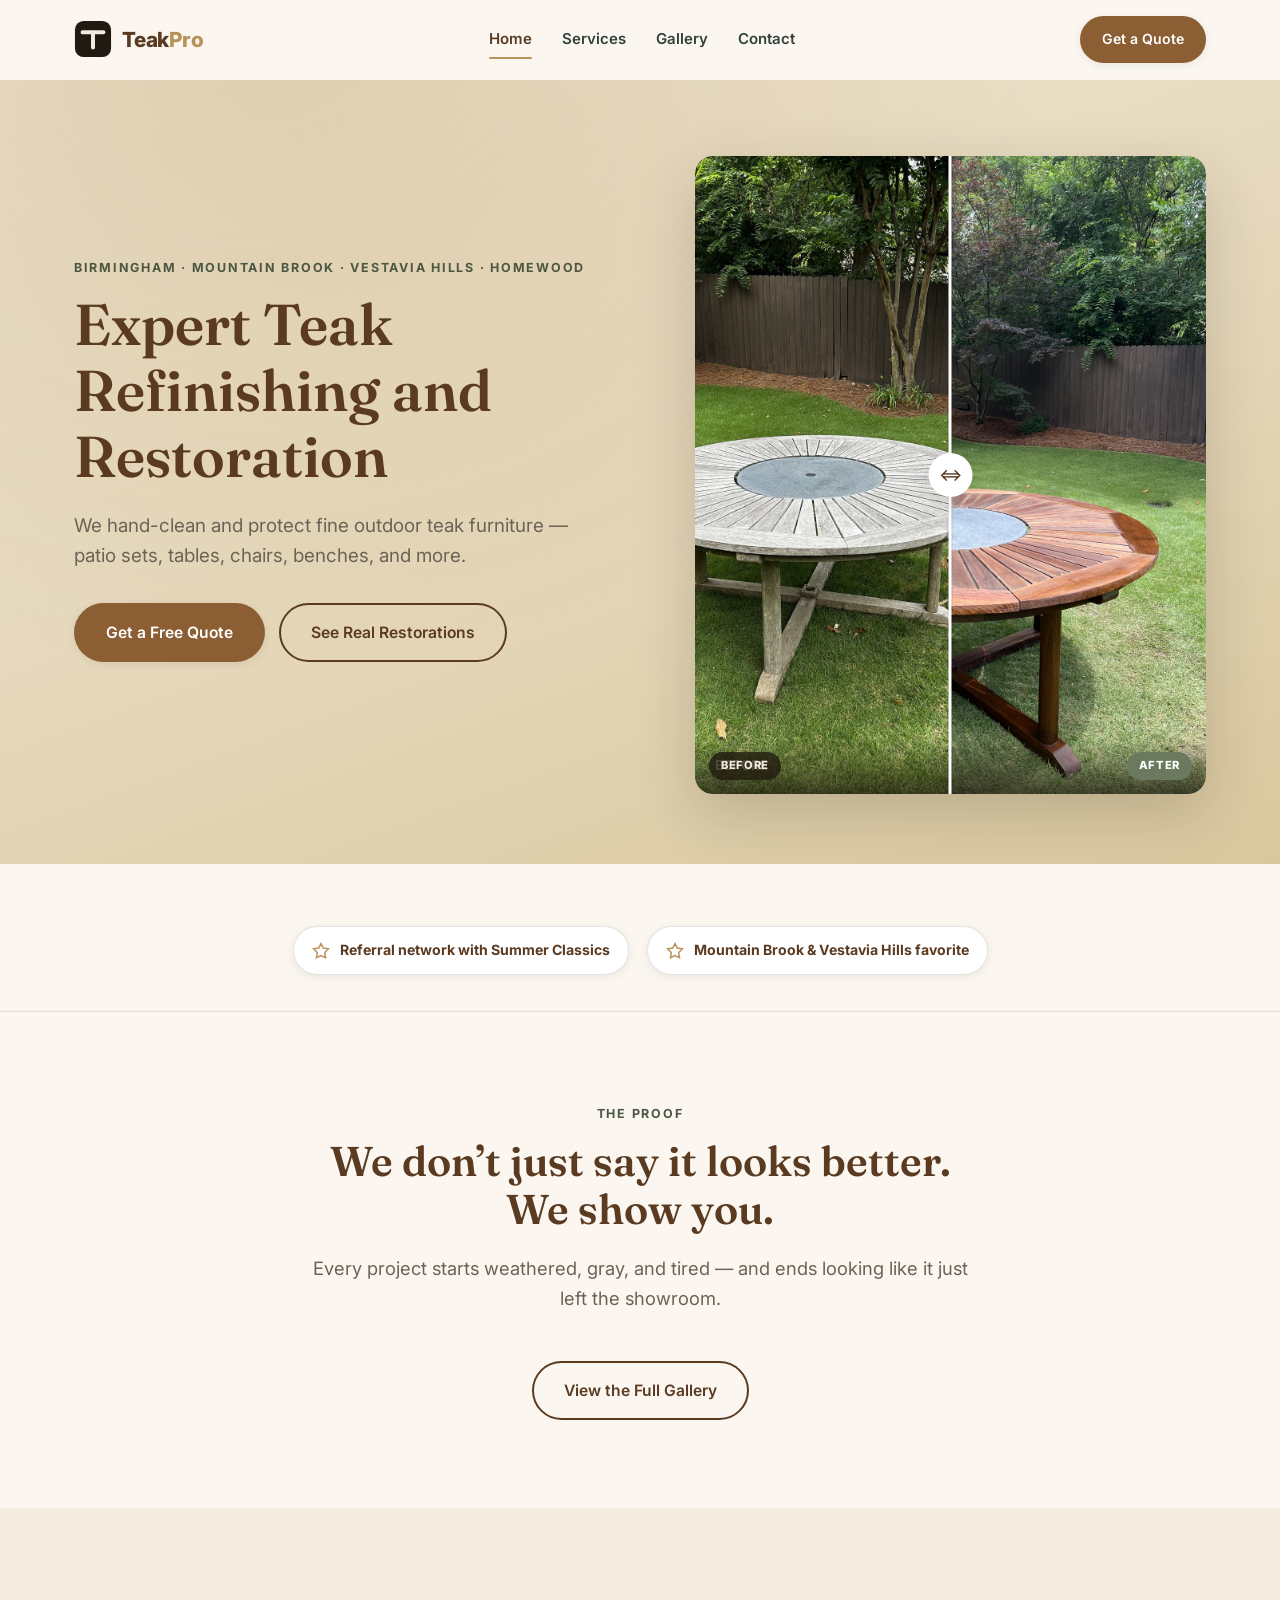
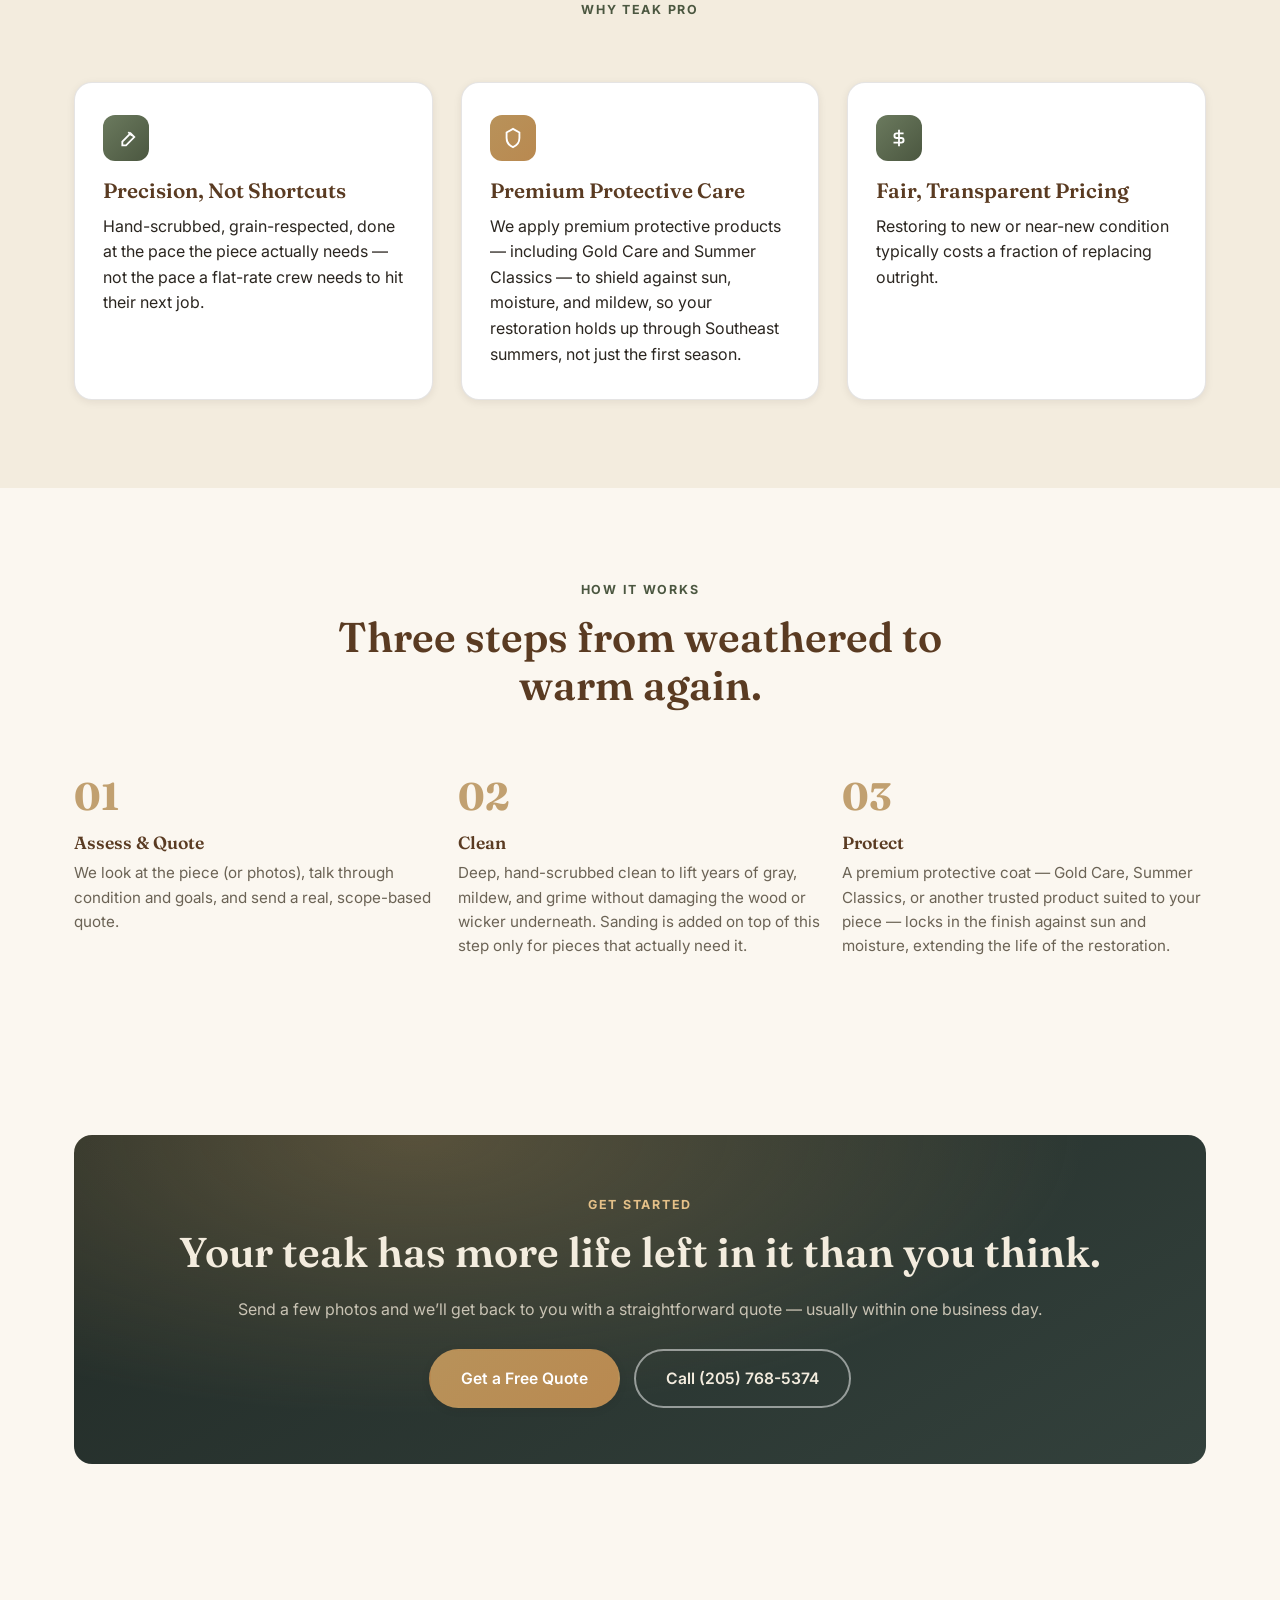
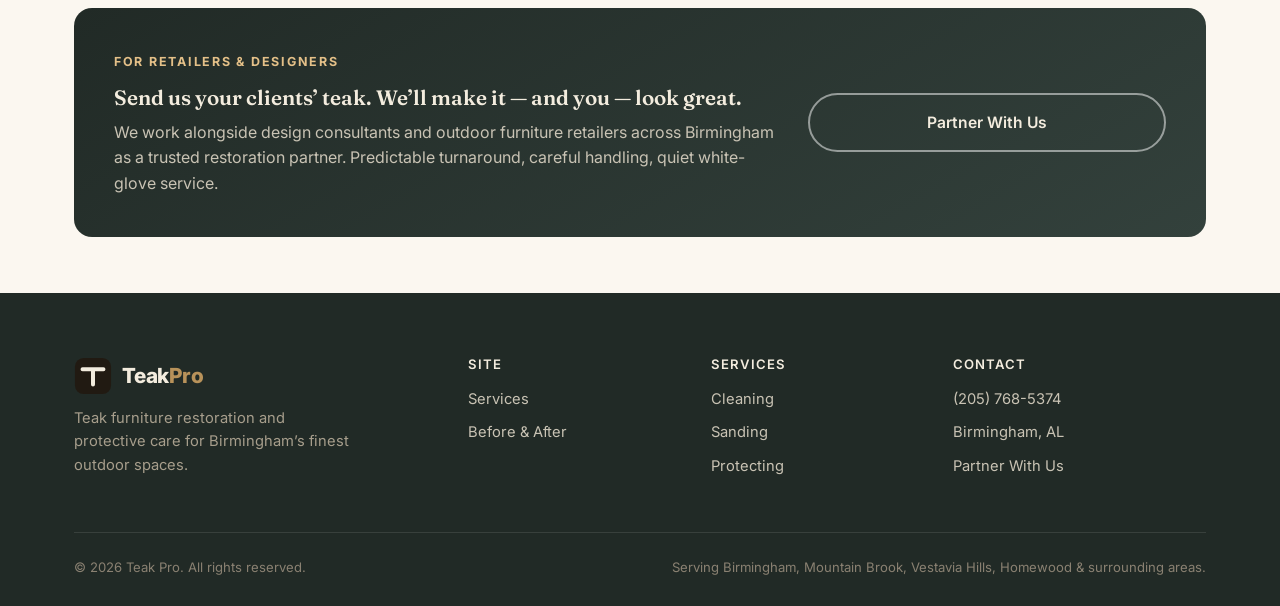
==== commit b91495a2: "Comment out About page links in nav and footer Hide the About page from navigation by commenting out" ====
--- a/index.html
+++ b/index.html
@@ -27,7 +27,7 @@
       <a href="index.html" class="is-active">Home</a>
       <a href="services.html">Services</a>
       <a href="gallery.html">Gallery</a>
-      <a href="about.html">About</a>
+      <!-- <a href="about.html">About</a> -->
       <a href="contact.html">Contact</a>
     </nav>
     <div class="nav__cta">
@@ -202,7 +202,7 @@
         <ul>
           <li><a href="services.html">Services</a></li>
           <li><a href="gallery.html">Before &amp; After</a></li>
-          <li><a href="about.html">About</a></li>
+          <!-- <li><a href="about.html">About</a></li> -->
         </ul>
       </div>
       <div>
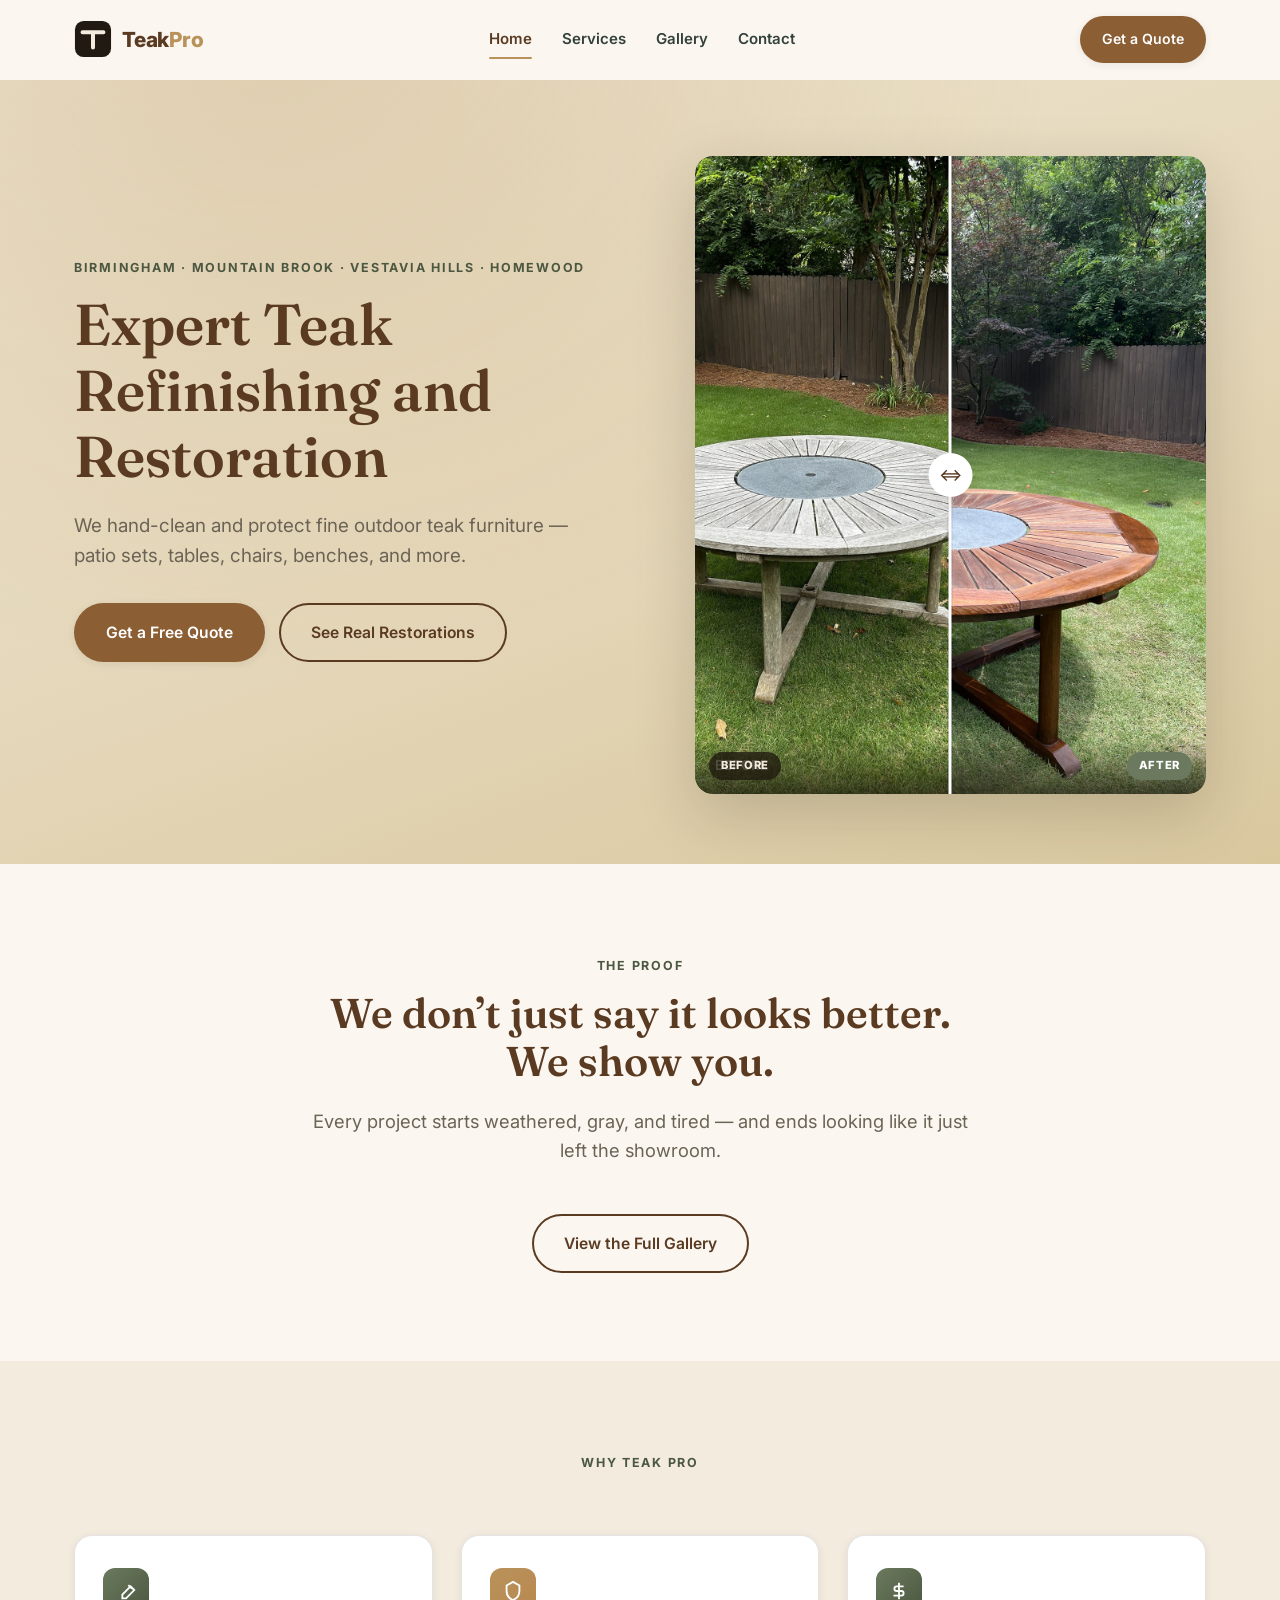
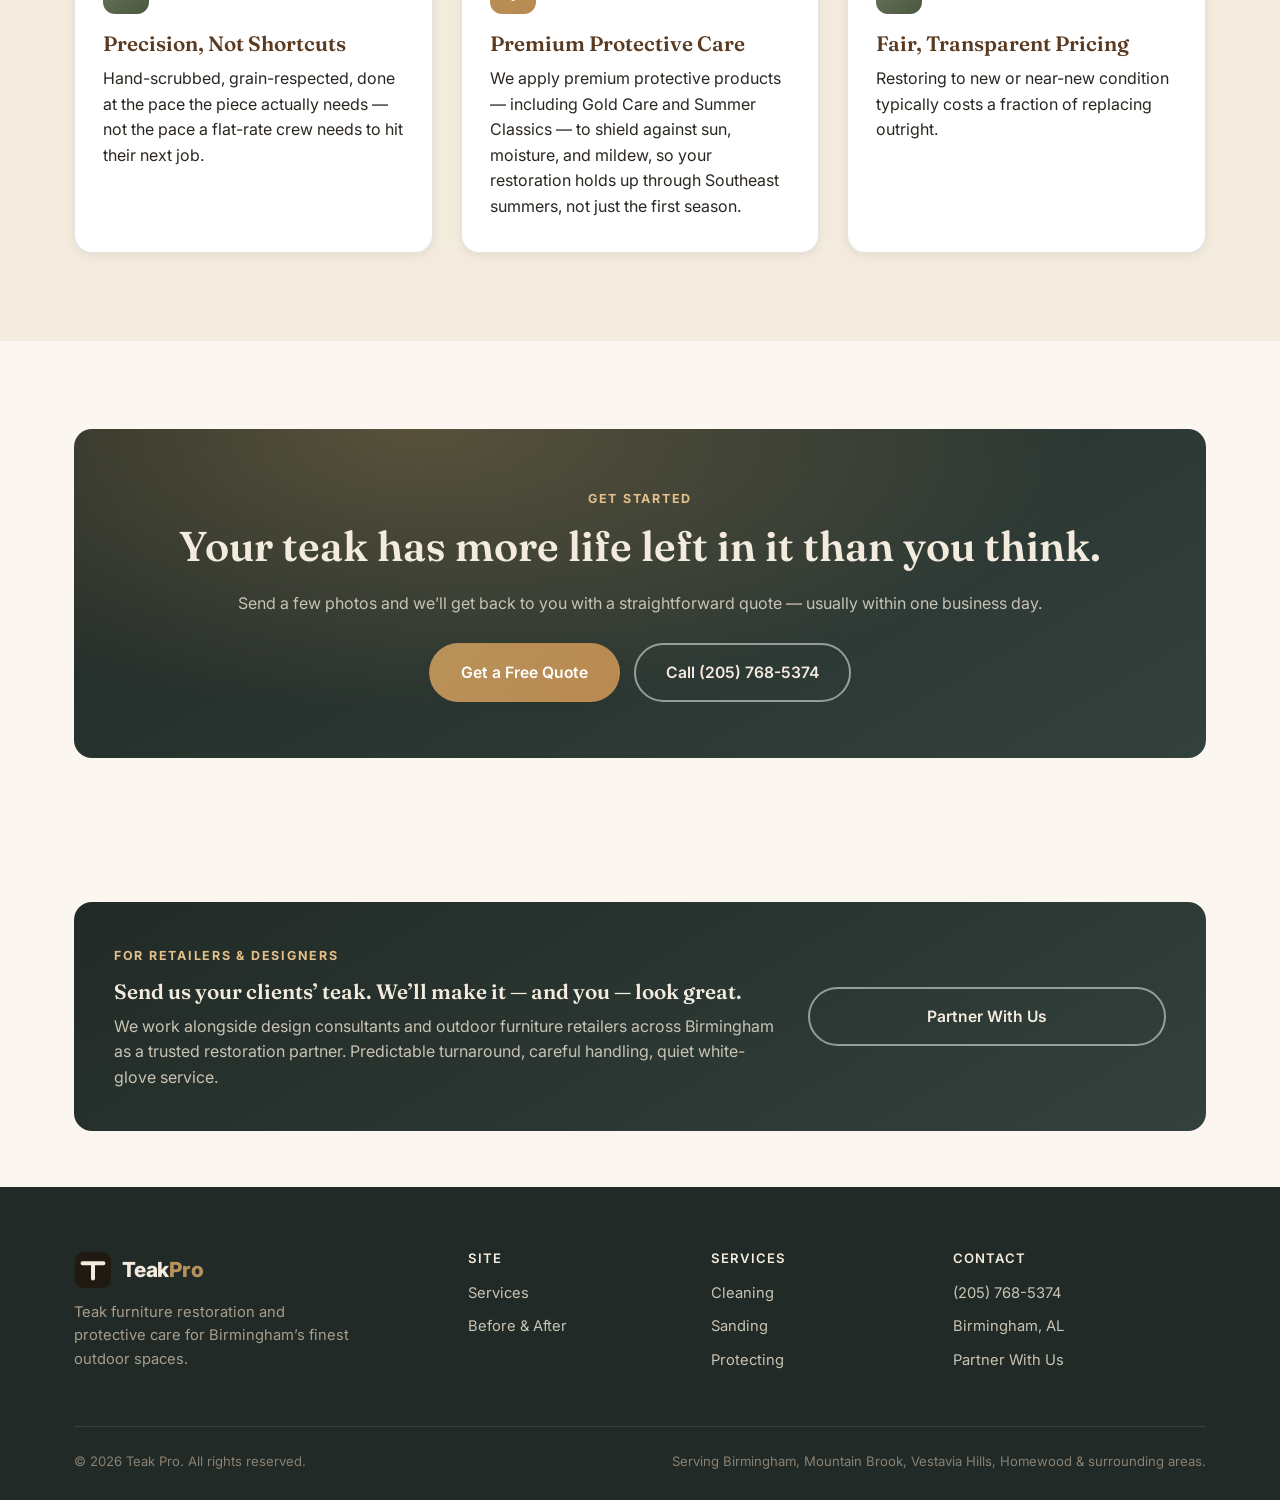
==== commit 3da429dd: "Comment out homepage trust strip and How It Works sections Hide the two trust pills (entire trust-st" ====
--- a/index.html
+++ b/index.html
@@ -76,7 +76,8 @@
   </div>
 </section>
 
-<!-- ============ TRUST STRIP ============ -->
+<!-- ============ TRUST STRIP (hidden — uncomment to restore) ============ -->
+<!--
 <section class="section--tight" style="padding-top:36px;padding-bottom:36px;border-bottom:1px solid var(--line);">
   <div class="container">
     <div class="trust-strip" style="justify-content:center;">
@@ -85,6 +86,7 @@
     </div>
   </div>
 </section>
+-->
 
 <!-- ============ PROOF / GALLERY PREVIEW ============ -->
 <section class="section" id="proof">
@@ -127,7 +129,8 @@
   </div>
 </section>
 
-<!-- ============ PROCESS ============ -->
+<!-- ============ PROCESS (hidden — uncomment to restore) ============ -->
+<!--
 <section class="section">
   <div class="container">
     <div class="section-head center mx-auto">
@@ -153,6 +156,7 @@
     </div>
   </div>
 </section>
+-->
 
 <!-- ============ CTA BAND ============ -->
 <section class="section">
